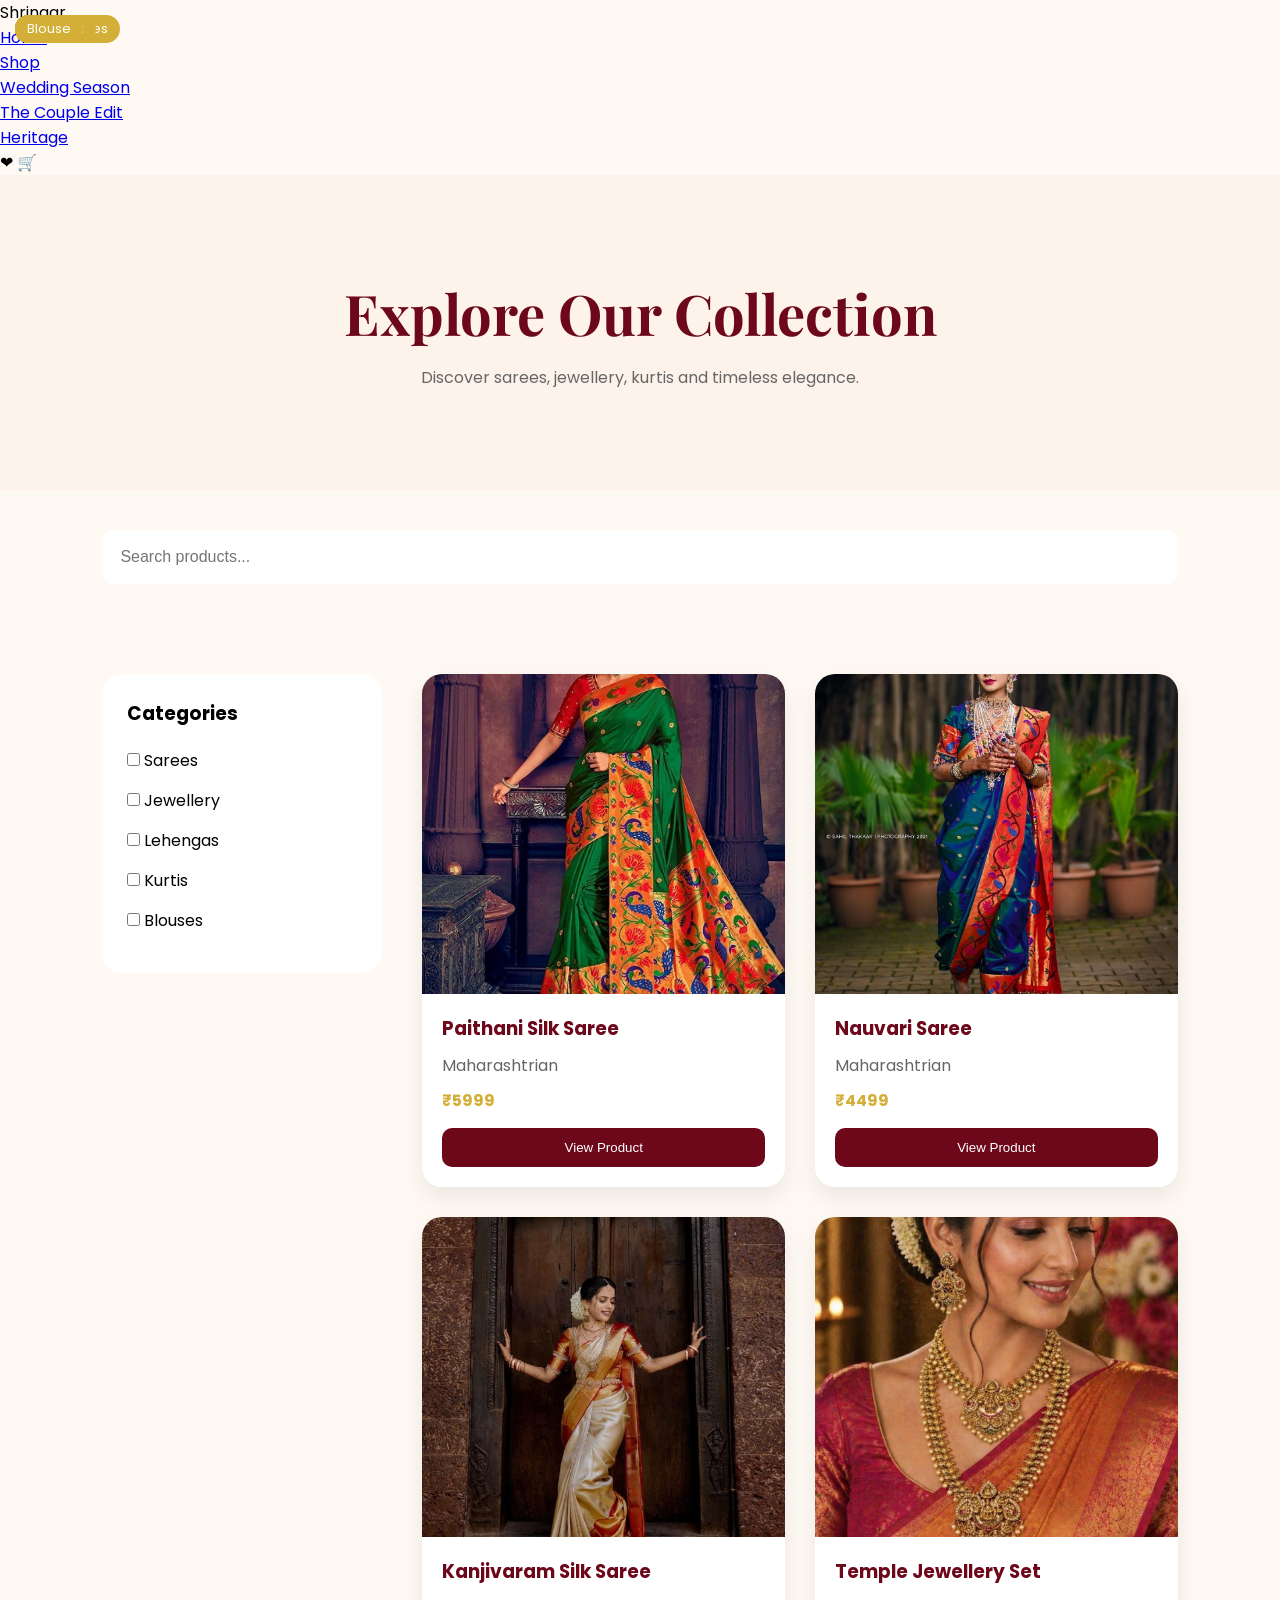
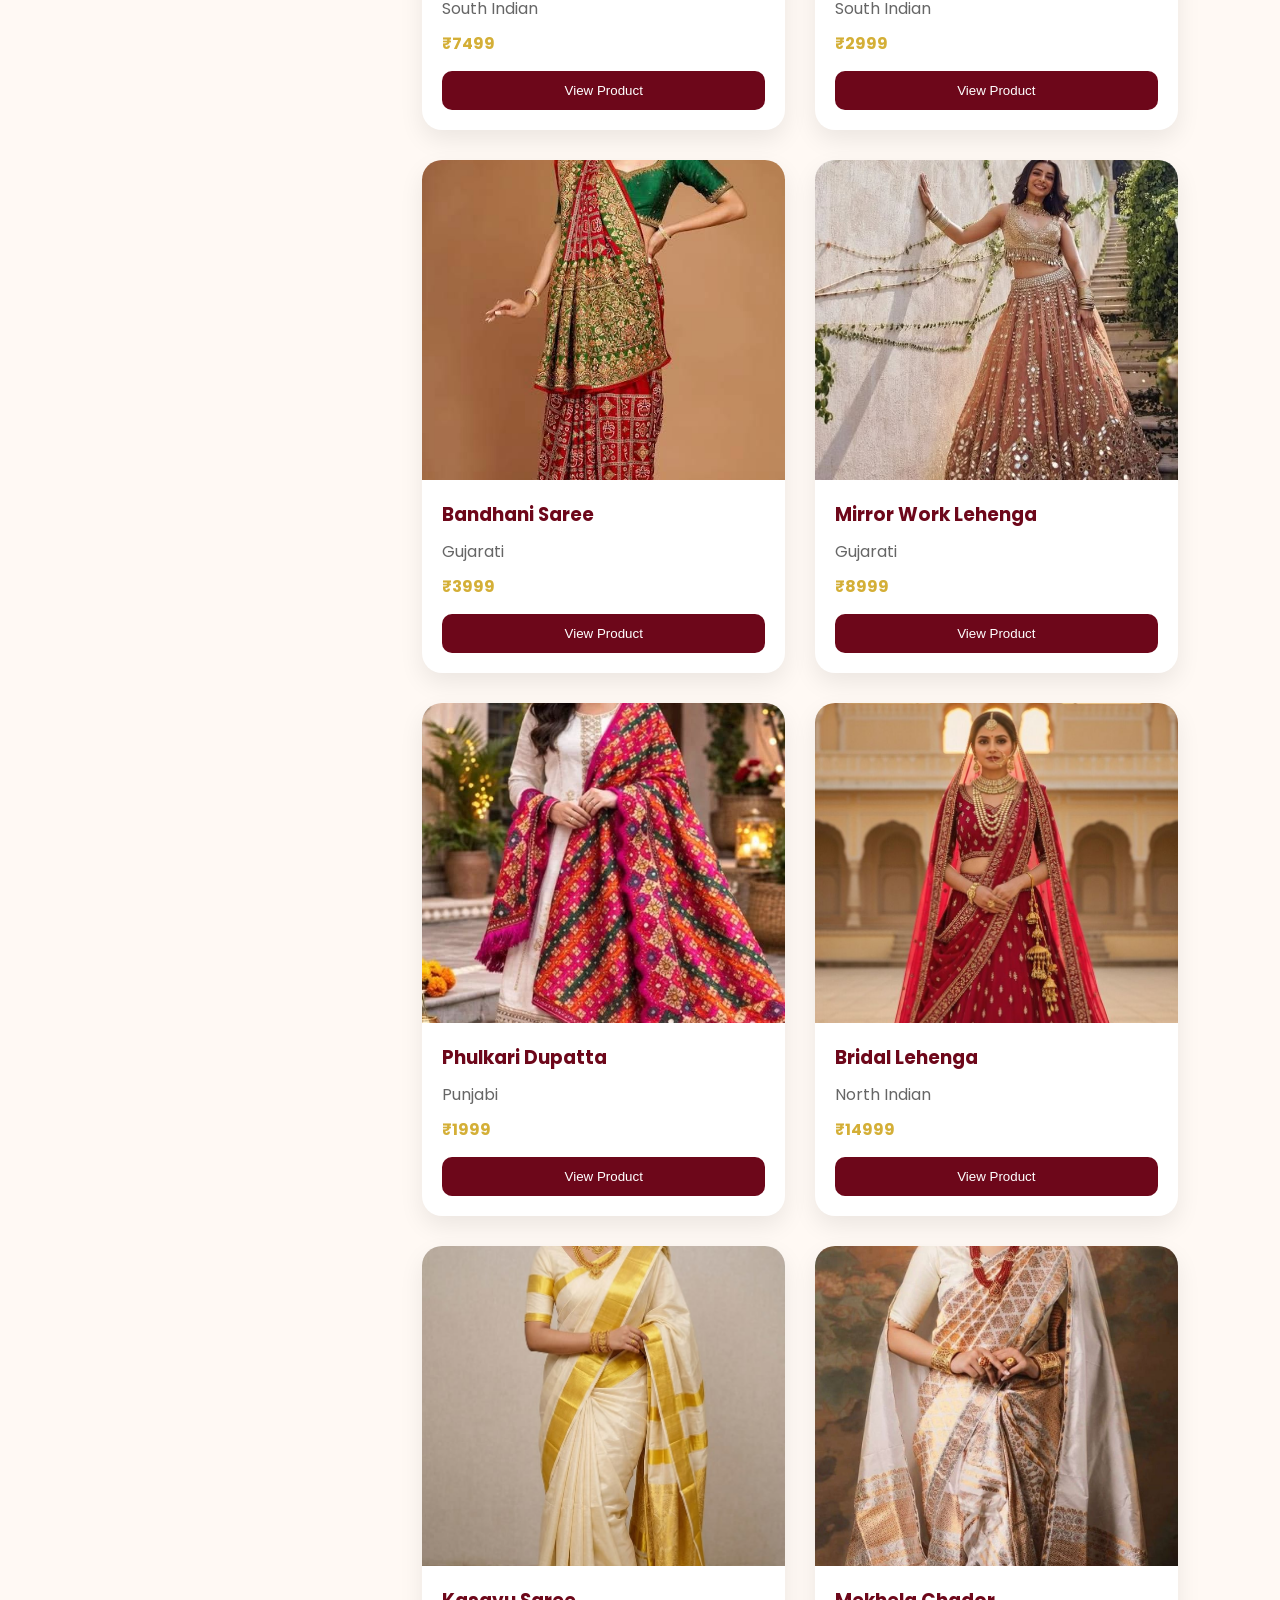
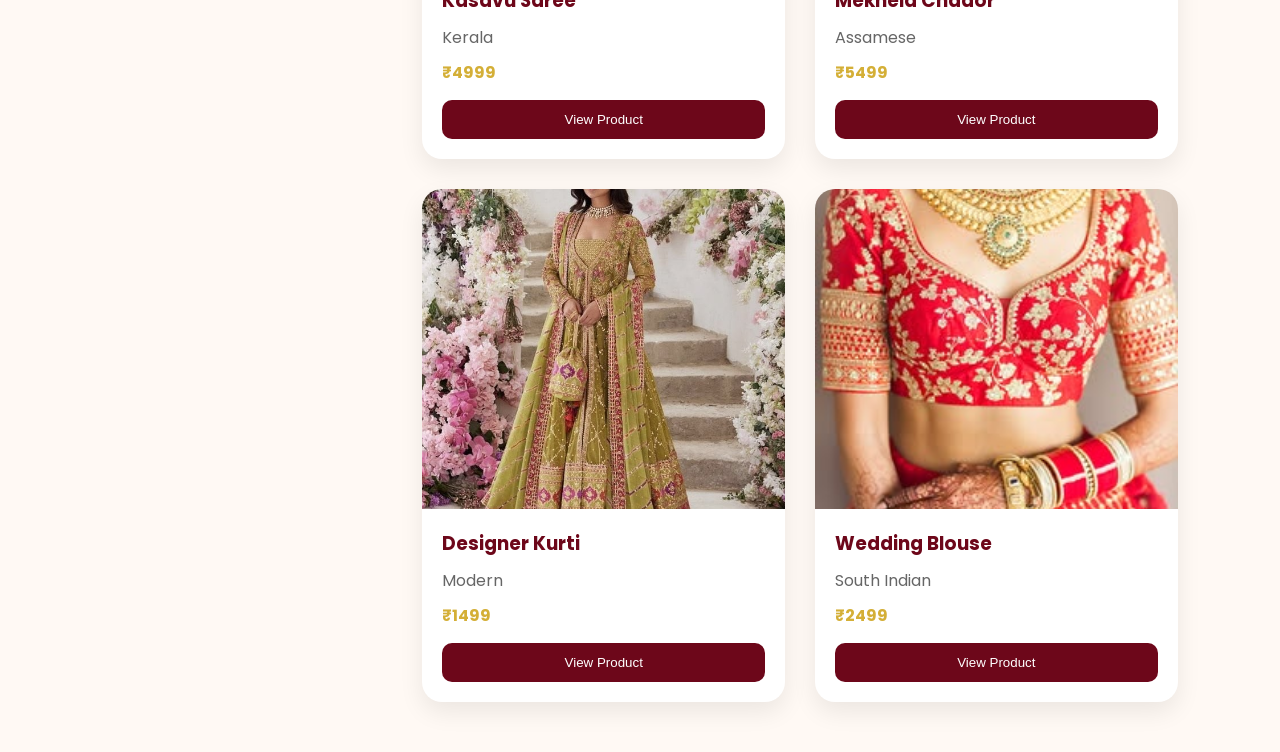
==== shop.html @ a3134204 "home - wedding,heritage.. added" ====
<!DOCTYPE html>
<html lang="en">
<head>
  <meta charset="UTF-8">
  <meta name="viewport" content="width=device-width, initial-scale=1.0">

  <title>Shop | Shringar</title>

  <link rel="stylesheet" href="css/shop.css">

  <link
    href="https://fonts.googleapis.com/css2?family=Playfair+Display:wght@500;600;700&family=Poppins:wght@300;400;500;600&display=swap"
    rel="stylesheet">
</head>

<body>

  <!-- Navbar -->
  <nav class="navbar">
    <div class="logo">Shringar</div>

    <ul class="nav-links">
      <li><a href="index.html">Home</a></li>
      <li><a href="shop.html">Shop</a></li>
      <li><a href="#">Wedding Season</a></li>
      <li><a href="#">The Couple Edit</a></li>
      <li><a href="#">Heritage</a></li>
    </ul>

    <div class="nav-icons">
      ❤ 🛒
    </div>
  </nav>

  <!-- Banner -->

  <section class="shop-banner">

    <h1>Explore Our Collection</h1>

    <p>
      Discover sarees, jewellery, kurtis and timeless elegance.
    </p>

  </section>

  <!-- Search -->

  <section class="search-section">

    <input
      type="text"
      id="searchInput"
      placeholder="Search products...">

  </section>

  <!-- Shop Layout -->

  <section class="shop-container">

    <!-- Filters -->

    <aside class="filters">

      <h3>Categories</h3>

      <label>
        <input type="checkbox">
        Sarees
      </label>

      <label>
        <input type="checkbox">
        Jewellery
      </label>

      <label>
        <input type="checkbox">
        Lehengas
      </label>

      <label>
        <input type="checkbox">
        Kurtis
      </label>

      <label>
        <input type="checkbox">
        Blouses
      </label>

    </aside>

    <!-- Products -->

    <div id="productContainer" class="product-grid">

    </div>

  </section>

  <script src="js/products.js"></script>
  <script src="js/shop.js"></script>

</body>
</html>
---- css/shop.css ----
* {
    margin:0;
    padding:0;
    box-sizing:border-box;
}
body {
    font-family:'Poppins',sans-serif;
    background:#fff9f4;
}
.shop-banner {
    padding:100px 8%;
    text-align:center;
    background:#fdf3ea;
}
.shop-banner h1 {
    font-size:3.5rem;
    color:#6d071a;
    font-family:'Playfair Display',serif;
}
.shop-banner p {
    margin-top:15px;
    color:#666;
}
.search-section {
    padding:40px 8%;
}
.search-section input {
    width:100%;
    padding:18px;
    border:none;
    border-radius:12px;
    font-size:1rem;
}
.shop-container {
    padding:50px 8%;
    display:grid;
    grid-template-columns:
    280px 1fr;
    gap:40px;
}
.filters {
    background:white;
    padding:25px;
    border-radius:20px;
    height:fit-content;
}
.filters h3 {
    margin-bottom:20px;
}
.filters label {
    display:block;
    margin-bottom:15px;
}
.product-grid {
    display:grid;
    grid-template-columns:
    repeat(auto-fit,minmax(260px,1fr));
    gap:30px;
}
.product-card {
    background:white;
    border-radius:20px;
    overflow:hidden;
    box-shadow:
    0 10px 25px rgba(0,0,0,.08);
    transition:.4s;
}
.product-card:hover {
    transform:translateY(-8px);
}
.product-image {
    height:320px;
    overflow:hidden;
}
.product-image img {
    width:100%;
    height:100%;
    object-fit:cover;
    transition:.4s;
}
.product-card:hover img {
    transform:scale(1.08);
}
.product-info {
    padding:20px;
}
.product-info h3 {
    margin-bottom:10px;
    color:#6d071a;
}
.product-info p {
    color:#666;
    margin-bottom:10px;
}
.product-info h4 {
    margin-bottom:15px;
    color:#d4af37;
}
.product-info button {
    width:100%;
    padding:12px;
    border:none;
    background:#6d071a;
    color:white;
    border-radius:10px;
    cursor:pointer;
}
.badge {
    position:absolute;
    top:15px;
    left:15px;
    background:#d4af37;
    color:white;
    padding:5px 12px;
    border-radius:20px;
    font-size:.8rem;
}
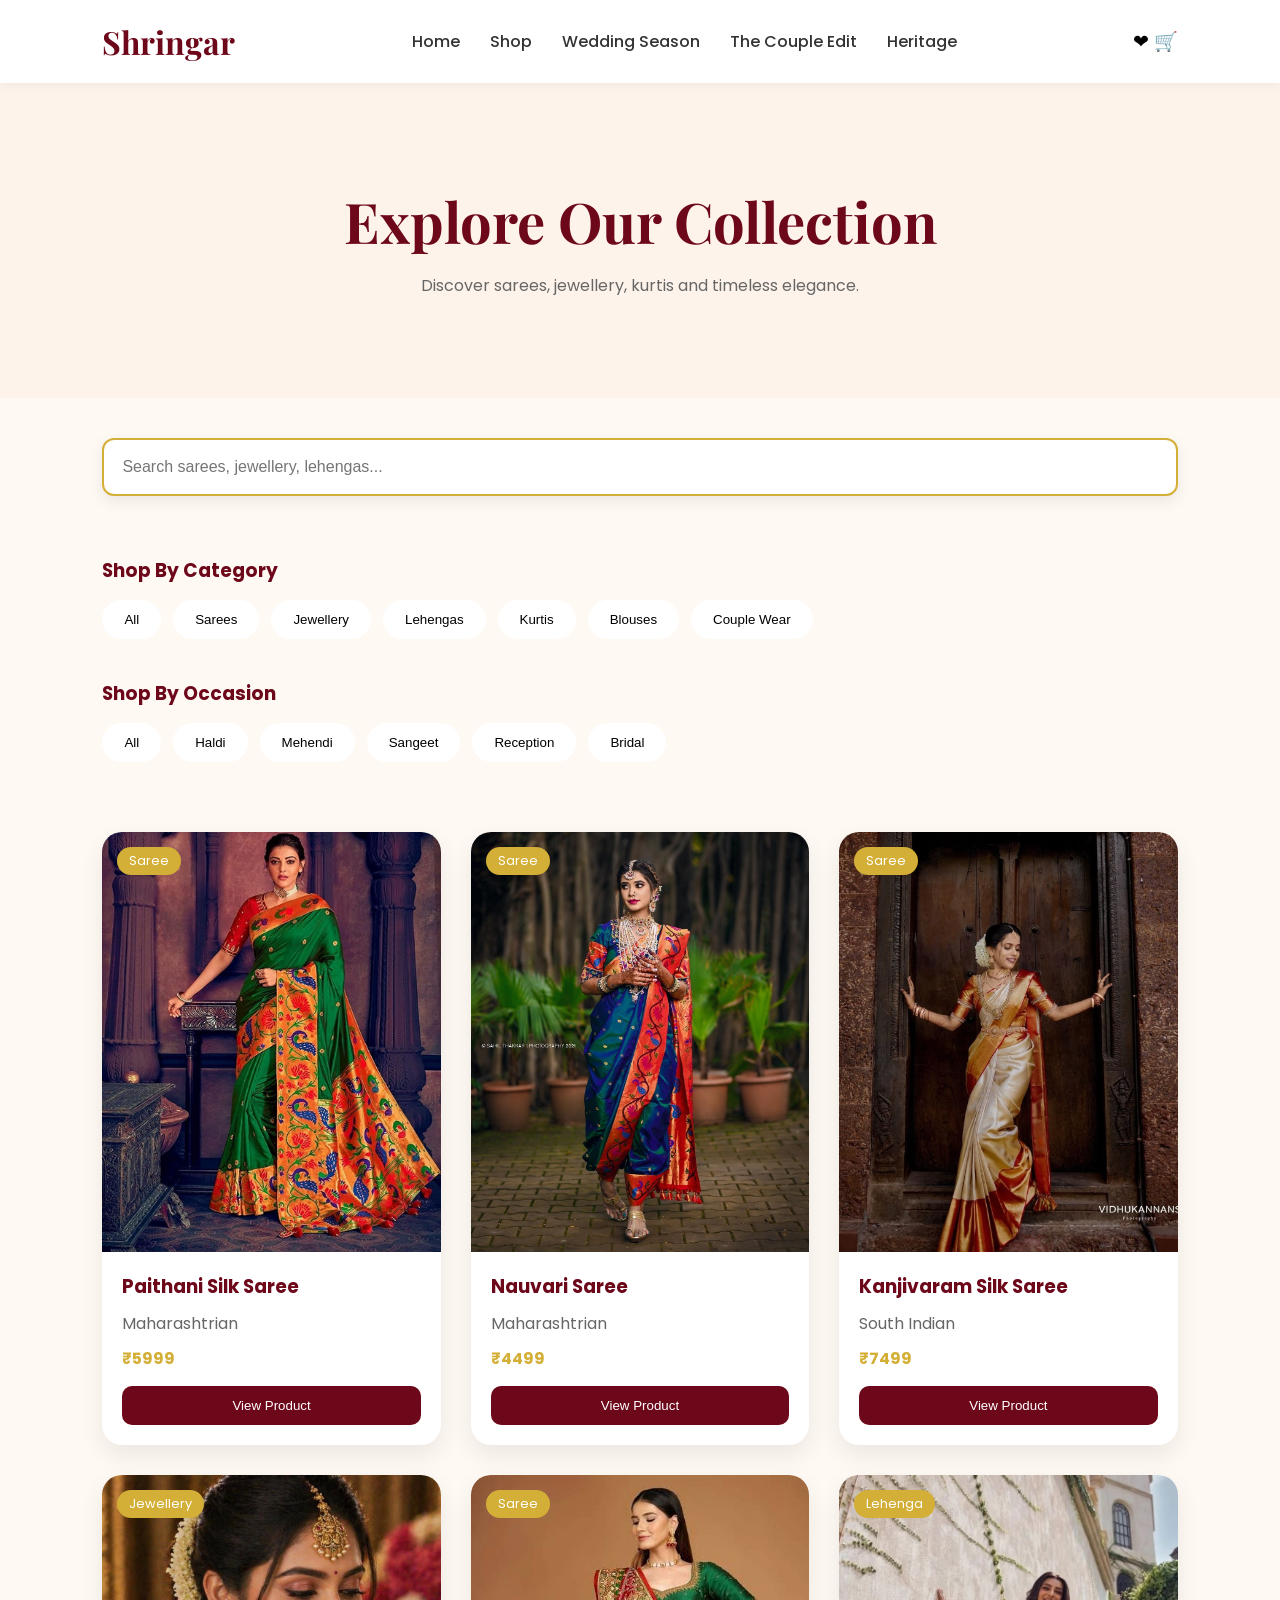
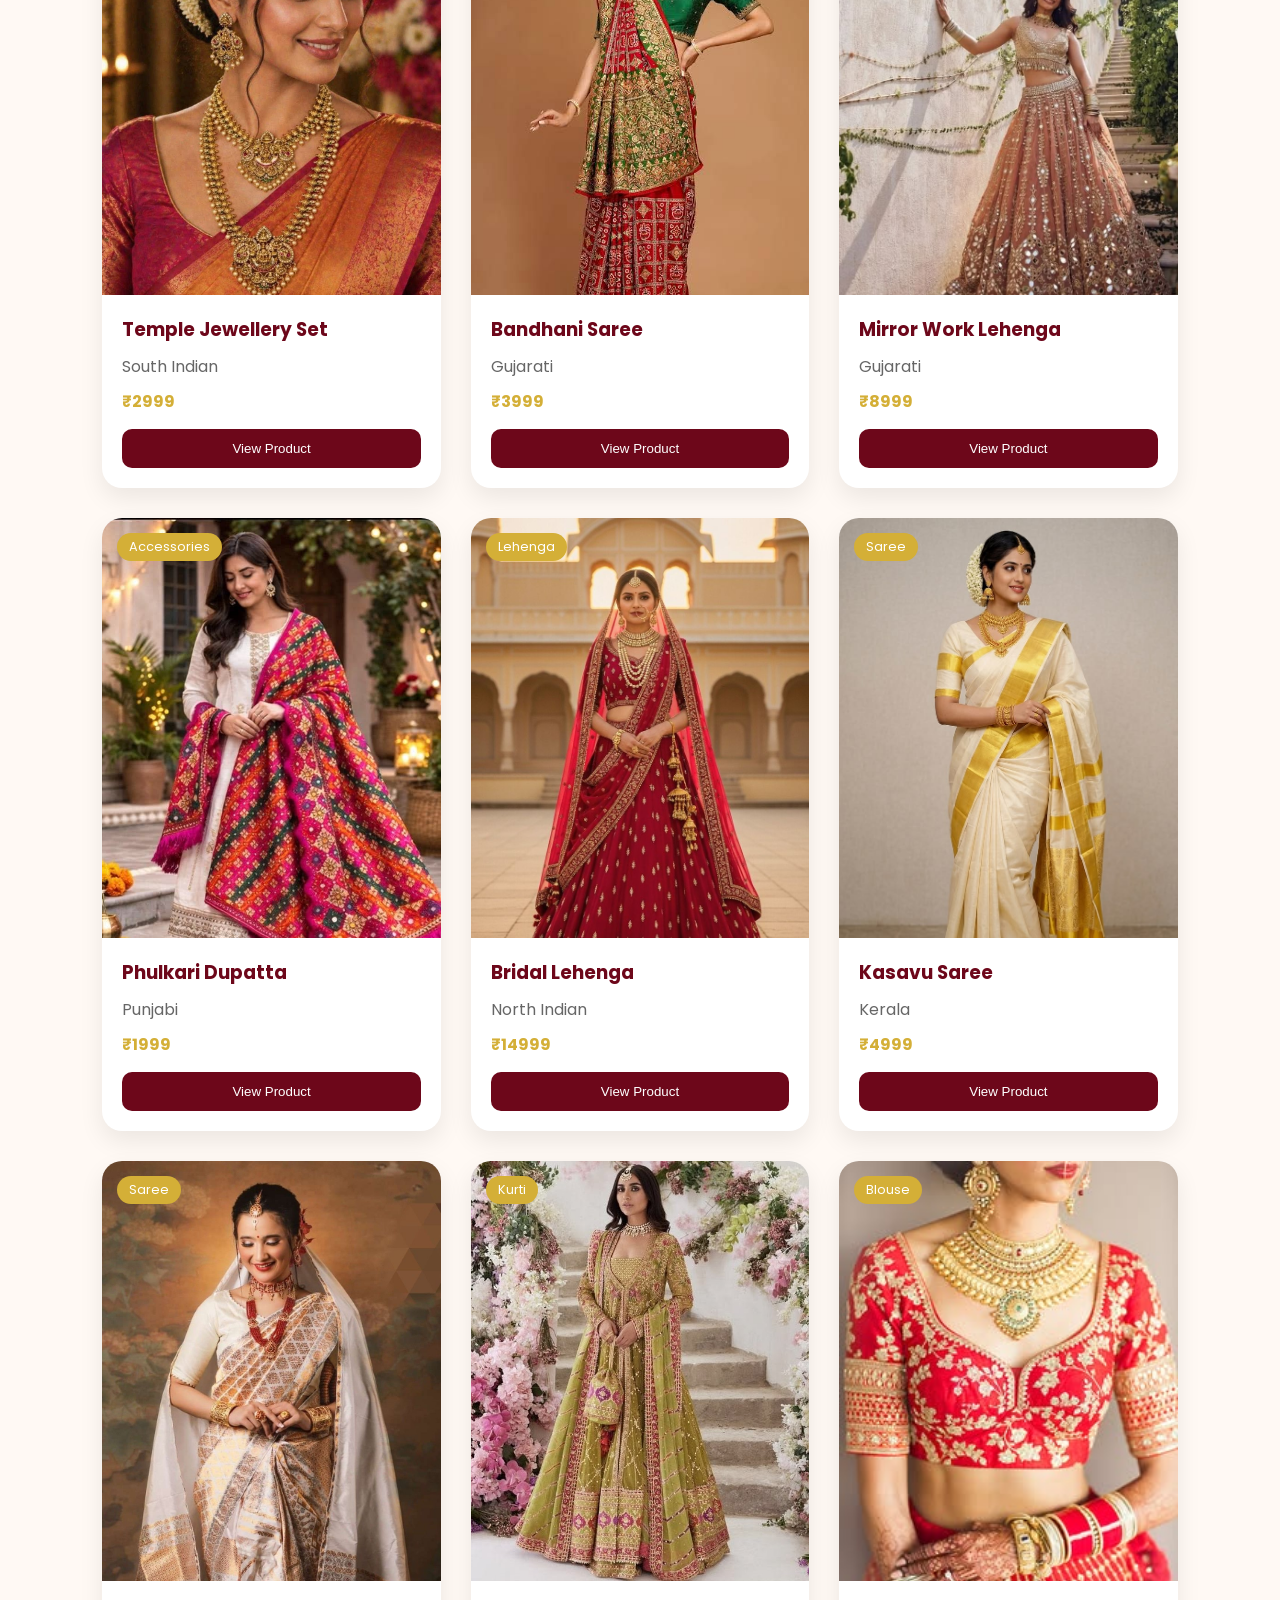
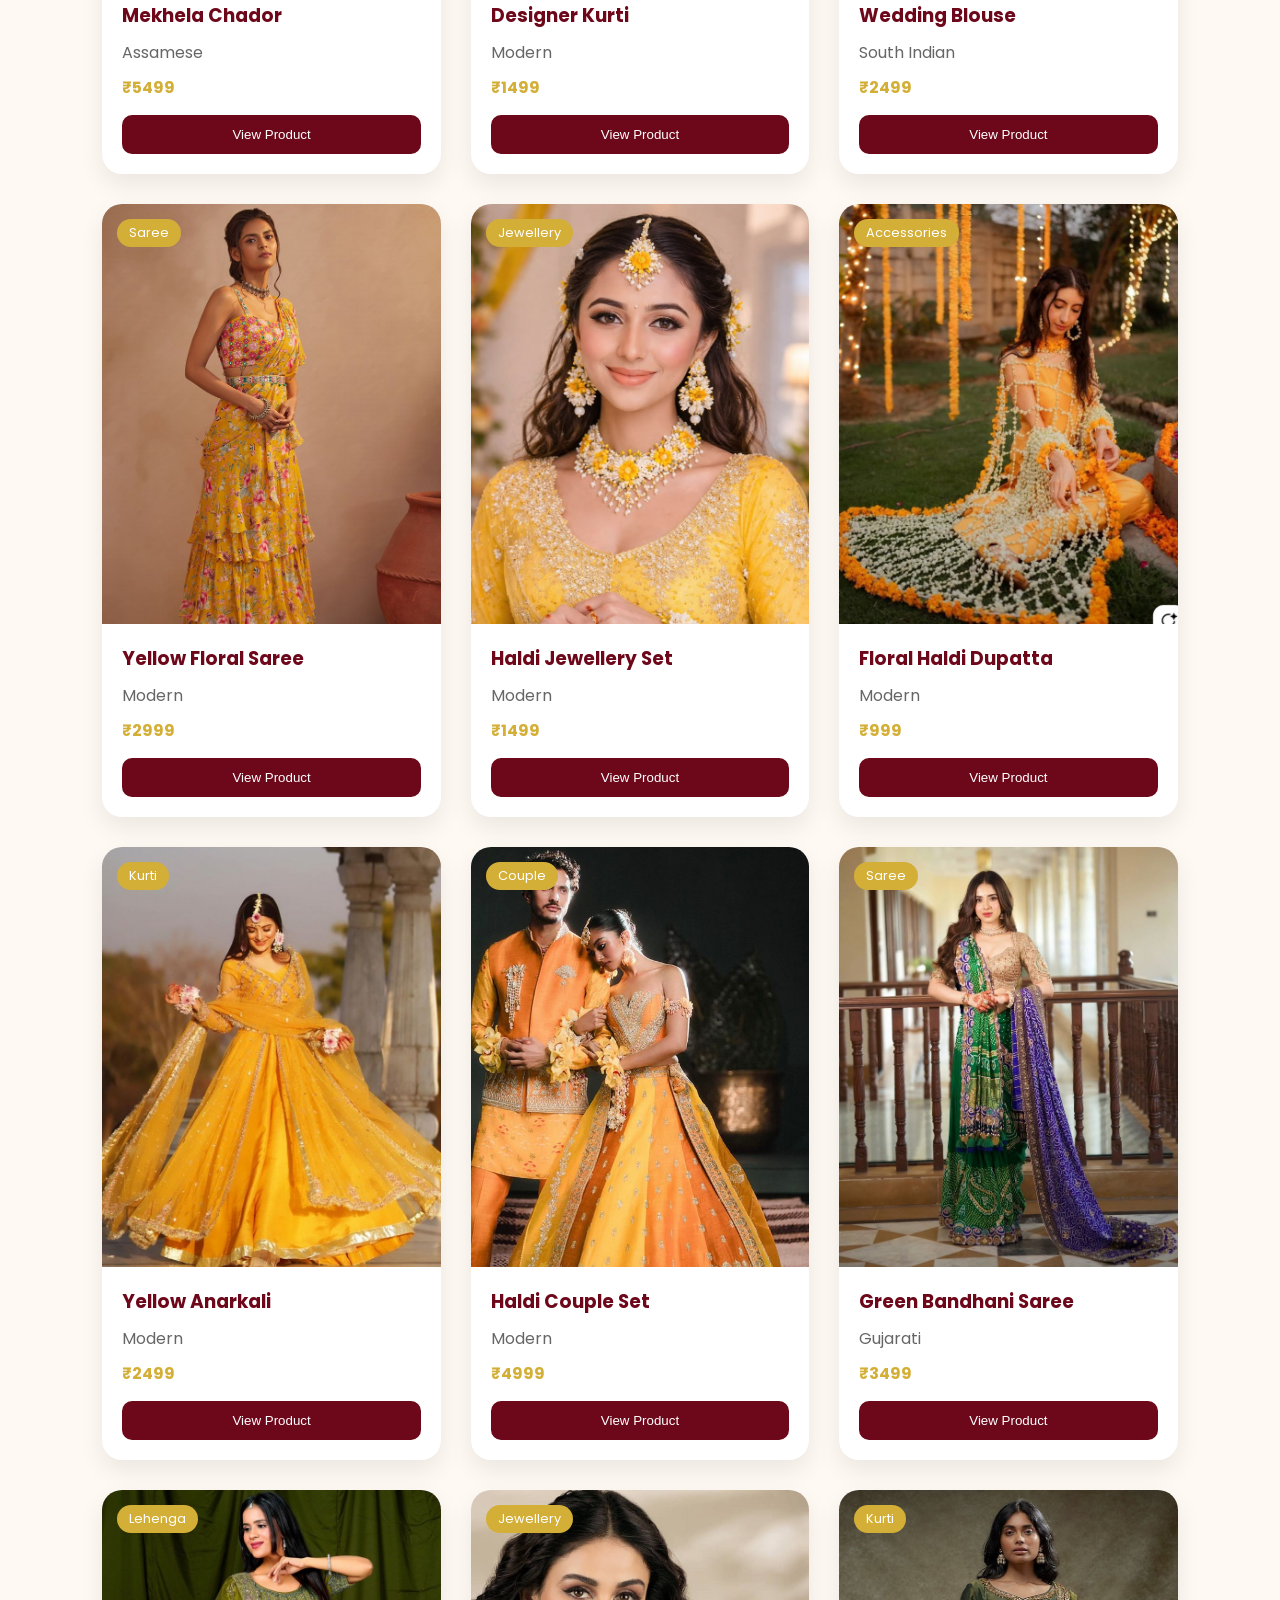
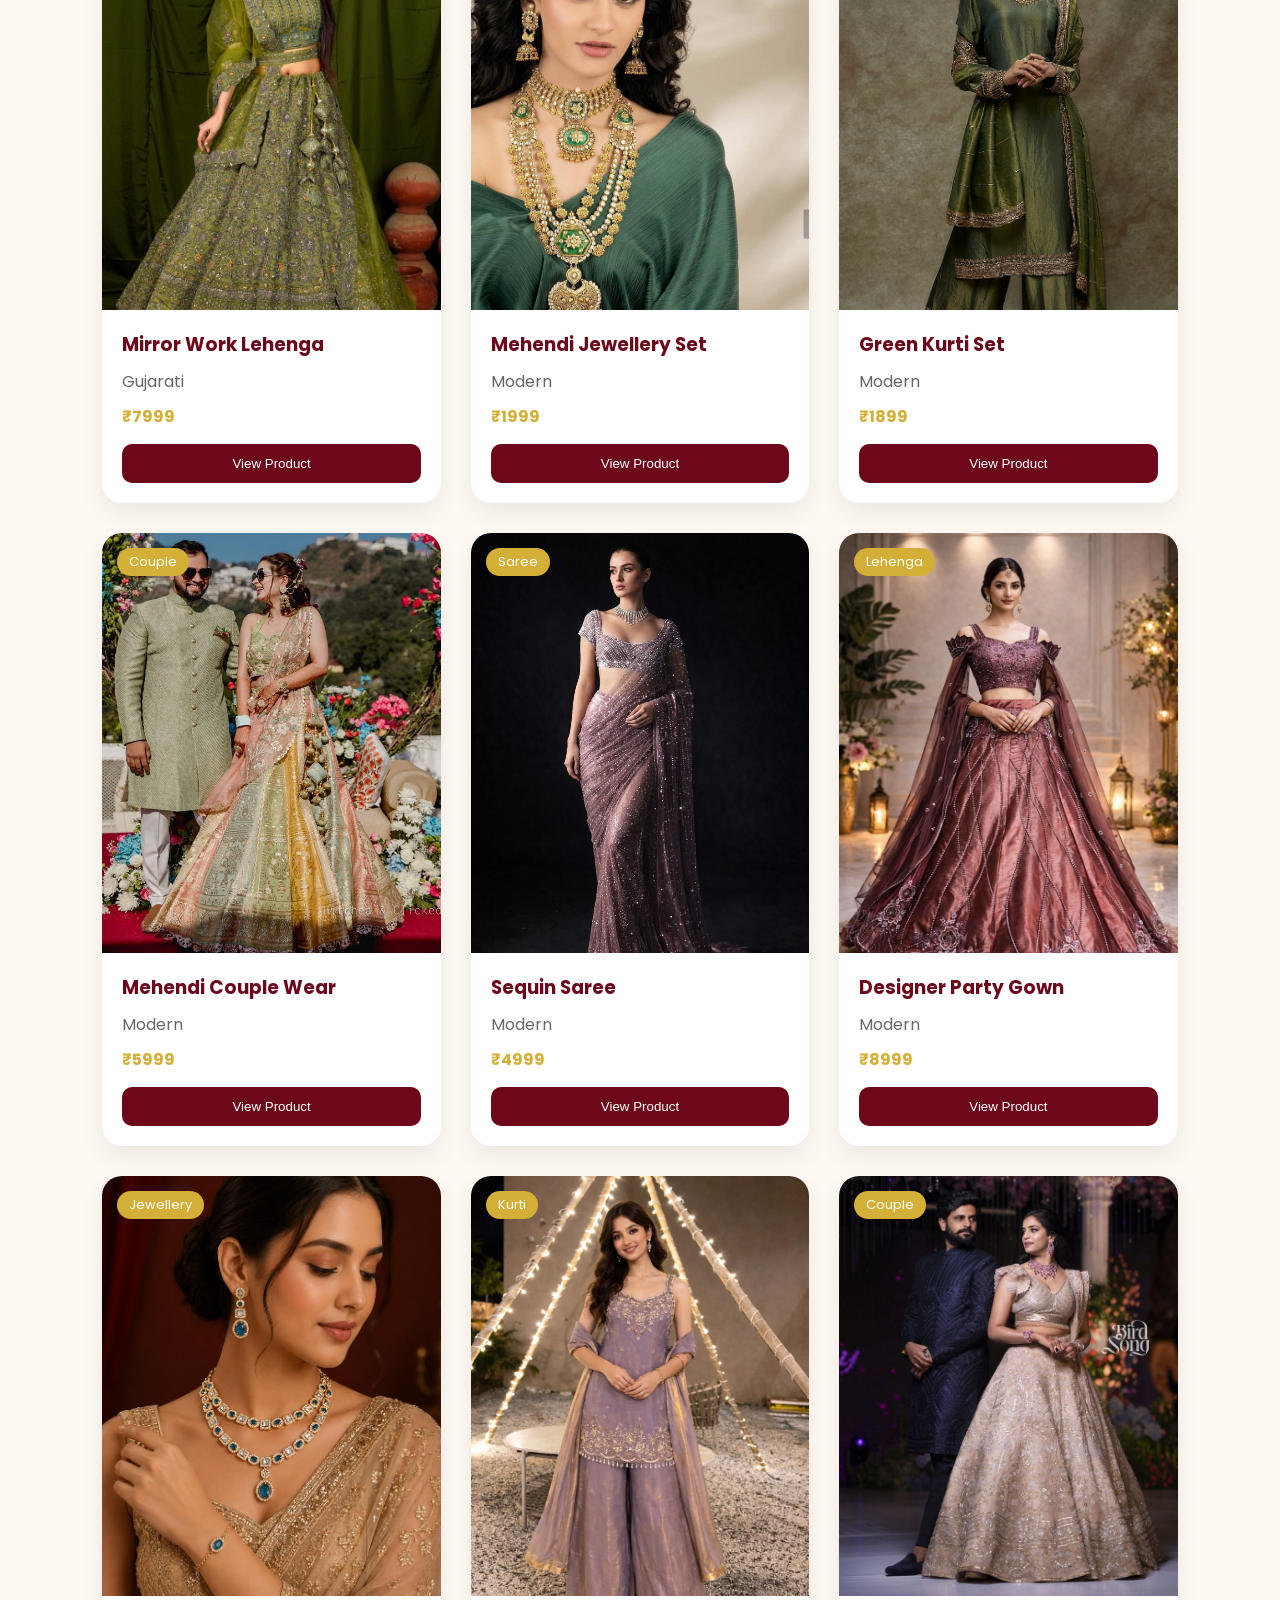
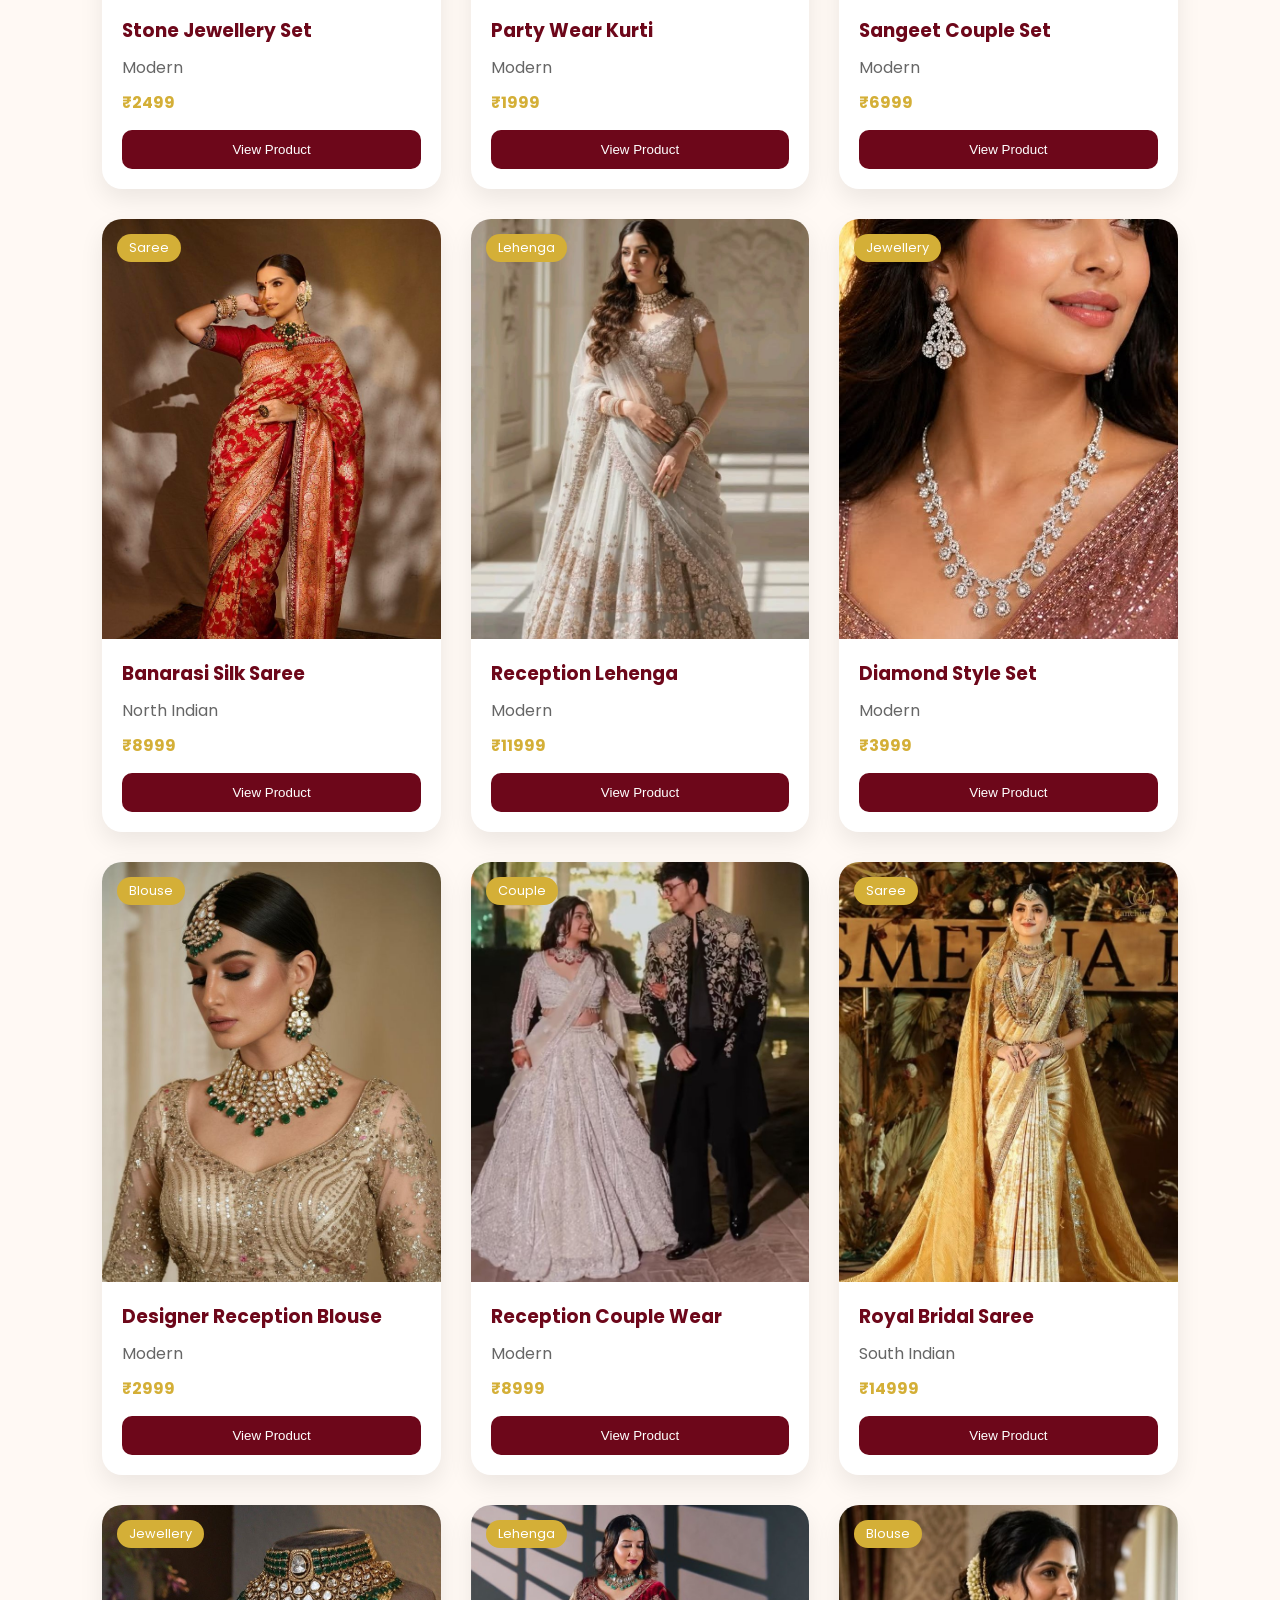
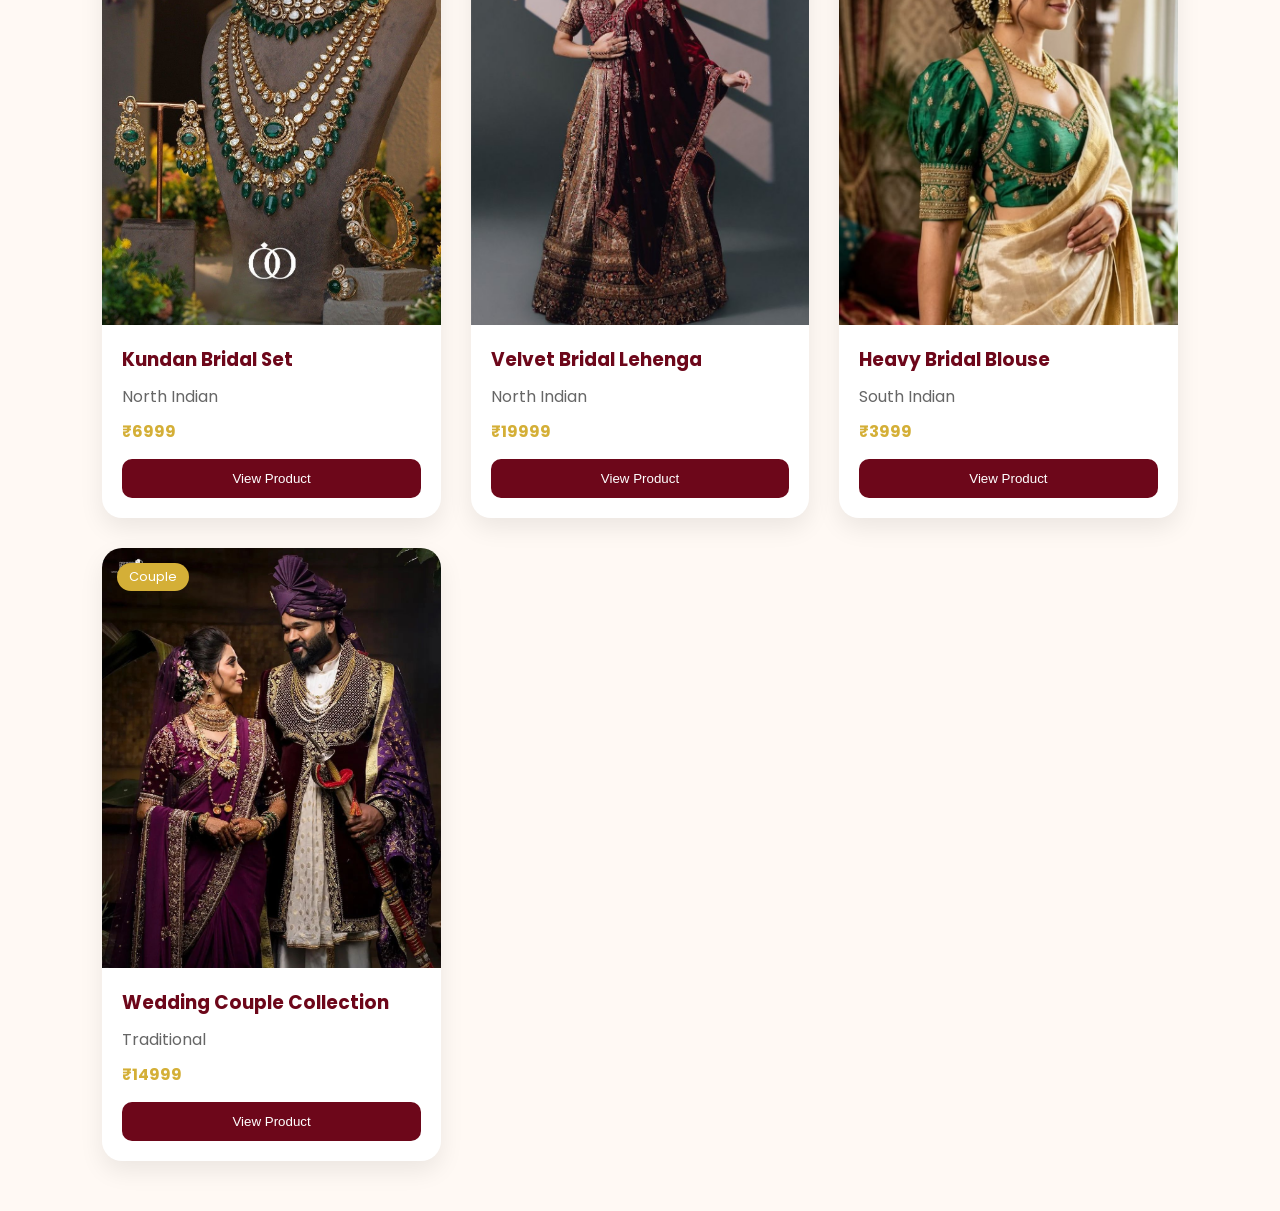
==== commit 82092a0b: "shop pg" ====
--- a/shop.html
+++ b/shop.html
@@ -1,107 +1,125 @@
-<!DOCTYPE html>
+<!doctype html>
 <html lang="en">
-<head>
-  <meta charset="UTF-8">
-  <meta name="viewport" content="width=device-width, initial-scale=1.0">
+  <head>
+    <meta charset="UTF-8" />
+    <meta name="viewport" content="width=device-width, initial-scale=1.0" />
+    <title>Shop | Shringar</title>
+    <link rel="stylesheet" href="css/shop.css" />
+    <link
+      href="https://fonts.googleapis.com/css2?family=Playfair+Display:wght@500;600;700&family=Poppins:wght@300;400;500;600&display=swap"
+      rel="stylesheet"
+    />
+  </head>
+  <body>
+    <!-- Navbar -->
+    <nav class="navbar">
+      <div class="logo">Shringar</div>
+      <ul class="nav-links">
+        <li><a href="index.html">Home</a></li>
+        <li><a href="shop.html">Shop</a></li>
+        <li><a href="#">Wedding Season</a></li>
+        <li><a href="#">The Couple Edit</a></li>
+        <li><a href="#">Heritage</a></li>
+      </ul>
+      <div class="nav-icons">❤ 🛒</div>
+    </nav>
+    <!-- Banner -->
+    <section class="shop-banner">
+      <h1>Explore Our Collection</h1>
+      <p>Discover sarees, jewellery, kurtis and timeless elegance.</p>
+    </section>
 
-  <title>Shop | Shringar</title>
+    <!-- Search -->
+    <section class="search-section">
+      <input
+        type="text"
+        id="searchInput"
+        placeholder="Search sarees, jewellery, lehengas..."
+      />
+    </section>
 
-  <link rel="stylesheet" href="css/shop.css">
+    <section class="shop-tabs">
 
-  <link
-    href="https://fonts.googleapis.com/css2?family=Playfair+Display:wght@500;600;700&family=Poppins:wght@300;400;500;600&display=swap"
-    rel="stylesheet">
-</head>
+<h3>Shop By Category</h3>
 
-<body>
+<div class="tab-buttons">
 
-  <!-- Navbar -->
-  <nav class="navbar">
-    <div class="logo">Shringar</div>
+<button class="filter-btn" data-category="All">
+All
+</button>
 
-    <ul class="nav-links">
-      <li><a href="index.html">Home</a></li>
-      <li><a href="shop.html">Shop</a></li>
-      <li><a href="#">Wedding Season</a></li>
-      <li><a href="#">The Couple Edit</a></li>
-      <li><a href="#">Heritage</a></li>
-    </ul>
+<button class="filter-btn" data-category="Saree">
+Sarees
+</button>
 
-    <div class="nav-icons">
-      ❤ 🛒
-    </div>
-  </nav>
+<button class="filter-btn" data-category="Jewellery">
+Jewellery
+</button>
 
-  <!-- Banner -->
+<button class="filter-btn" data-category="Lehenga">
+Lehengas
+</button>
 
-  <section class="shop-banner">
+<button class="filter-btn" data-category="Kurti">
+Kurtis
+</button>
 
-    <h1>Explore Our Collection</h1>
+<button class="filter-btn" data-category="Blouse">
+Blouses
+</button>
 
-    <p>
-      Discover sarees, jewellery, kurtis and timeless elegance.
-    </p>
+<button class="filter-btn" data-category="Couple">
+Couple Wear
+</button>
 
-  </section>
+</div>
 
-  <!-- Search -->
+</section>
 
-  <section class="search-section">
+<section class="shop-tabs">
 
-    <input
-      type="text"
-      id="searchInput"
-      placeholder="Search products...">
+<h3>Shop By Occasion</h3>
 
-  </section>
+<div class="tab-buttons">
 
-  <!-- Shop Layout -->
+<button class="occasion-btn" data-occasion="All">
+All
+</button>
 
-  <section class="shop-container">
+<button class="occasion-btn" data-occasion="Haldi">
+Haldi
+</button>
 
-    <!-- Filters -->
+<button class="occasion-btn" data-occasion="Mehendi">
+Mehendi
+</button>
 
-    <aside class="filters">
+<button class="occasion-btn" data-occasion="Sangeet">
+Sangeet
+</button>
 
-      <h3>Categories</h3>
+<button class="occasion-btn" data-occasion="Reception">
+Reception
+</button>
 
-      <label>
-        <input type="checkbox">
-        Sarees
-      </label>
+<button class="occasion-btn" data-occasion="Bridal">
+Bridal
+</button>
 
-      <label>
-        <input type="checkbox">
-        Jewellery
-      </label>
+</div>
 
-      <label>
-        <input type="checkbox">
-        Lehengas
-      </label>
+</section>
 
-      <label>
-        <input type="checkbox">
-        Kurtis
-      </label>
+    <!-- Shop Layout -->
+    <section class="shop-container">
+      <!-- Filters -->
 
-      <label>
-        <input type="checkbox">
-        Blouses
-      </label>
+      <!-- Products -->
 
-    </aside>
+      <div id="productContainer" class="product-grid"></div>
+    </section>
 
-    <!-- Products -->
-
-    <div id="productContainer" class="product-grid">
-
-    </div>
-
-  </section>
-
-  <script src="js/products.js"></script>
-  <script src="js/shop.js"></script>
-
-</body>
-</html>+    <script src="js/products.js"></script>
+    <script src="js/shop.js"></script>
+  </body>
+</html>
--- a/css/shop.css
+++ b/css/shop.css
@@ -1,117 +1,232 @@
 * {
-    margin:0;
-    padding:0;
-    box-sizing:border-box;
+  margin: 0;
+  padding: 0;
+  box-sizing: border-box;
 }
 body {
-    font-family:'Poppins',sans-serif;
-    background:#fff9f4;
+  font-family: "Poppins", sans-serif;
+  background: #fff9f4;
+}
+.navbar {
+  display: flex;
+  justify-content: space-between;
+  align-items: center;
+  padding: 20px 8%;
+  background: white;
+  position: sticky;
+  top: 0;
+  z-index: 1000;
+  box-shadow: 0 2px 10px rgba(0, 0, 0, 0.05);
+}
+
+.logo {
+  font-size: 2rem;
+  font-family: "Playfair Display", serif;
+  color: #6d071a;
+  font-weight: 700;
+}
+
+.nav-links {
+  display: flex;
+  gap: 30px;
+  list-style: none;
+}
+
+.nav-links a {
+  text-decoration: none;
+  color: #333;
+  font-weight: 500;
+}
+
+.nav-links a:hover {
+  color: #d4af37;
+}
+
+.nav-icons {
+  display: flex;
+  gap: 15px;
+  font-size: 1.2rem;
 }
 .shop-banner {
-    padding:100px 8%;
-    text-align:center;
-    background:#fdf3ea;
+  padding: 100px 8%;
+  text-align: center;
+  background: #fdf3ea;
 }
 .shop-banner h1 {
-    font-size:3.5rem;
-    color:#6d071a;
-    font-family:'Playfair Display',serif;
+  font-size: 3.5rem;
+  color: #6d071a;
+  font-family: "Playfair Display", serif;
 }
 .shop-banner p {
-    margin-top:15px;
-    color:#666;
+  margin-top: 15px;
+  color: #666;
 }
 .search-section {
-    padding:40px 8%;
+  padding: 40px 8%;
 }
 .search-section input {
-    width:100%;
-    padding:18px;
-    border:none;
-    border-radius:12px;
-    font-size:1rem;
-}
-.shop-container {
-    padding:50px 8%;
-    display:grid;
-    grid-template-columns:
-    280px 1fr;
-    gap:40px;
+  width: 100%;
+  padding: 18px;
+  border: 2px solid #d4af37;
+  border-radius: 12px;
+  font-size: 1rem;
+  background: white;
+  color: black;
+  outline: none;
+  box-shadow: 0 5px 15px rgba(0, 0, 0, 0.08);
+}
+.shop-container{
+padding:50px 8%;
+}
+
+.product-grid{
+display:grid;
+grid-template-columns:
+repeat(auto-fit,minmax(280px,1fr));
+gap:30px;
 }
 .filters {
-    background:white;
-    padding:25px;
-    border-radius:20px;
-    height:fit-content;
+  background: white;
+  padding: 30px;
+  border-radius: 20px;
+  height: fit-content;
+  box-shadow: 0 10px 25px rgba(0, 0, 0, 0.08);
+  position: sticky;
+  top: 120px;
 }
 .filters h3 {
-    margin-bottom:20px;
+  margin-bottom: 20px;
 }
 .filters label {
-    display:block;
-    margin-bottom:15px;
+  display: flex;
+  align-items: center;
+  gap: 10px;
+  margin-bottom: 15px;
+  cursor: pointer;
 }
 .product-grid {
-    display:grid;
-    grid-template-columns:
-    repeat(auto-fit,minmax(260px,1fr));
-    gap:30px;
+  display: grid;
+  grid-template-columns: repeat(3, 1fr);
+  gap: 30px;
+  justify-content: start;
+  align-items: start;
 }
 .product-card {
-    background:white;
-    border-radius:20px;
-    overflow:hidden;
-    box-shadow:
-    0 10px 25px rgba(0,0,0,.08);
-    transition:.4s;
+  background: white;
+  border-radius: 20px;
+  overflow: hidden;
+  box-shadow: 0 10px 25px rgba(0, 0, 0, 0.08);
+  transition: 0.4s;
+  display: flex;
+  flex-direction: column;
+
+  height: 100%;
 }
 .product-card:hover {
-    transform:translateY(-8px);
+  transform: translateY(-8px);
 }
 .product-image {
-    height:320px;
-    overflow:hidden;
+  position: relative;
+  height: 420px;
+  overflow: hidden;
 }
 .product-image img {
-    width:100%;
-    height:100%;
-    object-fit:cover;
-    transition:.4s;
+  width: 100%;
+  height: 100%;
+  object-fit: cover;
+  object-position: center top;
+  transition: 0.5s;
 }
 .product-card:hover img {
-    transform:scale(1.08);
+  transform: scale(1.1);
 }
 .product-info {
-    padding:20px;
+  padding: 20px;
+  display: flex;
+  flex-direction: column;
+  flex: 1;
 }
 .product-info h3 {
-    margin-bottom:10px;
-    color:#6d071a;
+  margin-bottom: 10px;
+  color: #6d071a;
 }
 .product-info p {
-    color:#666;
-    margin-bottom:10px;
+  color: #666;
+  margin-bottom: 10px;
 }
 .product-info h4 {
-    margin-bottom:15px;
-    color:#d4af37;
+  margin-bottom: 15px;
+  color: #d4af37;
 }
 .product-info button {
-    width:100%;
-    padding:12px;
-    border:none;
-    background:#6d071a;
-    color:white;
-    border-radius:10px;
-    cursor:pointer;
+  width: 100%;
+  padding: 12px;
+  border: none;
+  background: #6d071a;
+  color: white;
+  border-radius: 10px;
+  cursor: pointer;
 }
 .badge {
-    position:absolute;
-    top:15px;
-    left:15px;
-    background:#d4af37;
-    color:white;
-    padding:5px 12px;
-    border-radius:20px;
-    font-size:.8rem;
+  position: absolute;
+  top: 15px;
+  left: 15px;
+  background: #d4af37;
+  color: white;
+  padding: 5px 12px;
+  border-radius: 20px;
+  font-size: 0.8rem;
+}
+@media (max-width: 992px) {
+  .shop-container {
+    grid-template-columns: 1fr;
+  }
+
+  .product-grid {
+    grid-template-columns: repeat(2, 1fr);
+  }
+}
+
+@media (max-width: 600px) {
+  .product-grid {
+    grid-template-columns: 1fr;
+  }
+}
+.shop-tabs{
+padding:20px 8%;
+}
+
+.shop-tabs h3{
+margin-bottom:15px;
+color:#6d071a;
+}
+
+.tab-buttons{
+display:flex;
+flex-wrap:wrap;
+gap:12px;
+}
+
+.tab-buttons button{
+
+padding:12px 22px;
+
+border:none;
+
+border-radius:30px;
+
+background:white;
+
+cursor:pointer;
+
+font-weight:500;
+
+transition:.3s;
+}
+
+.tab-buttons button:hover{
+
+background:#6d071a;
+color:white;
+
 }
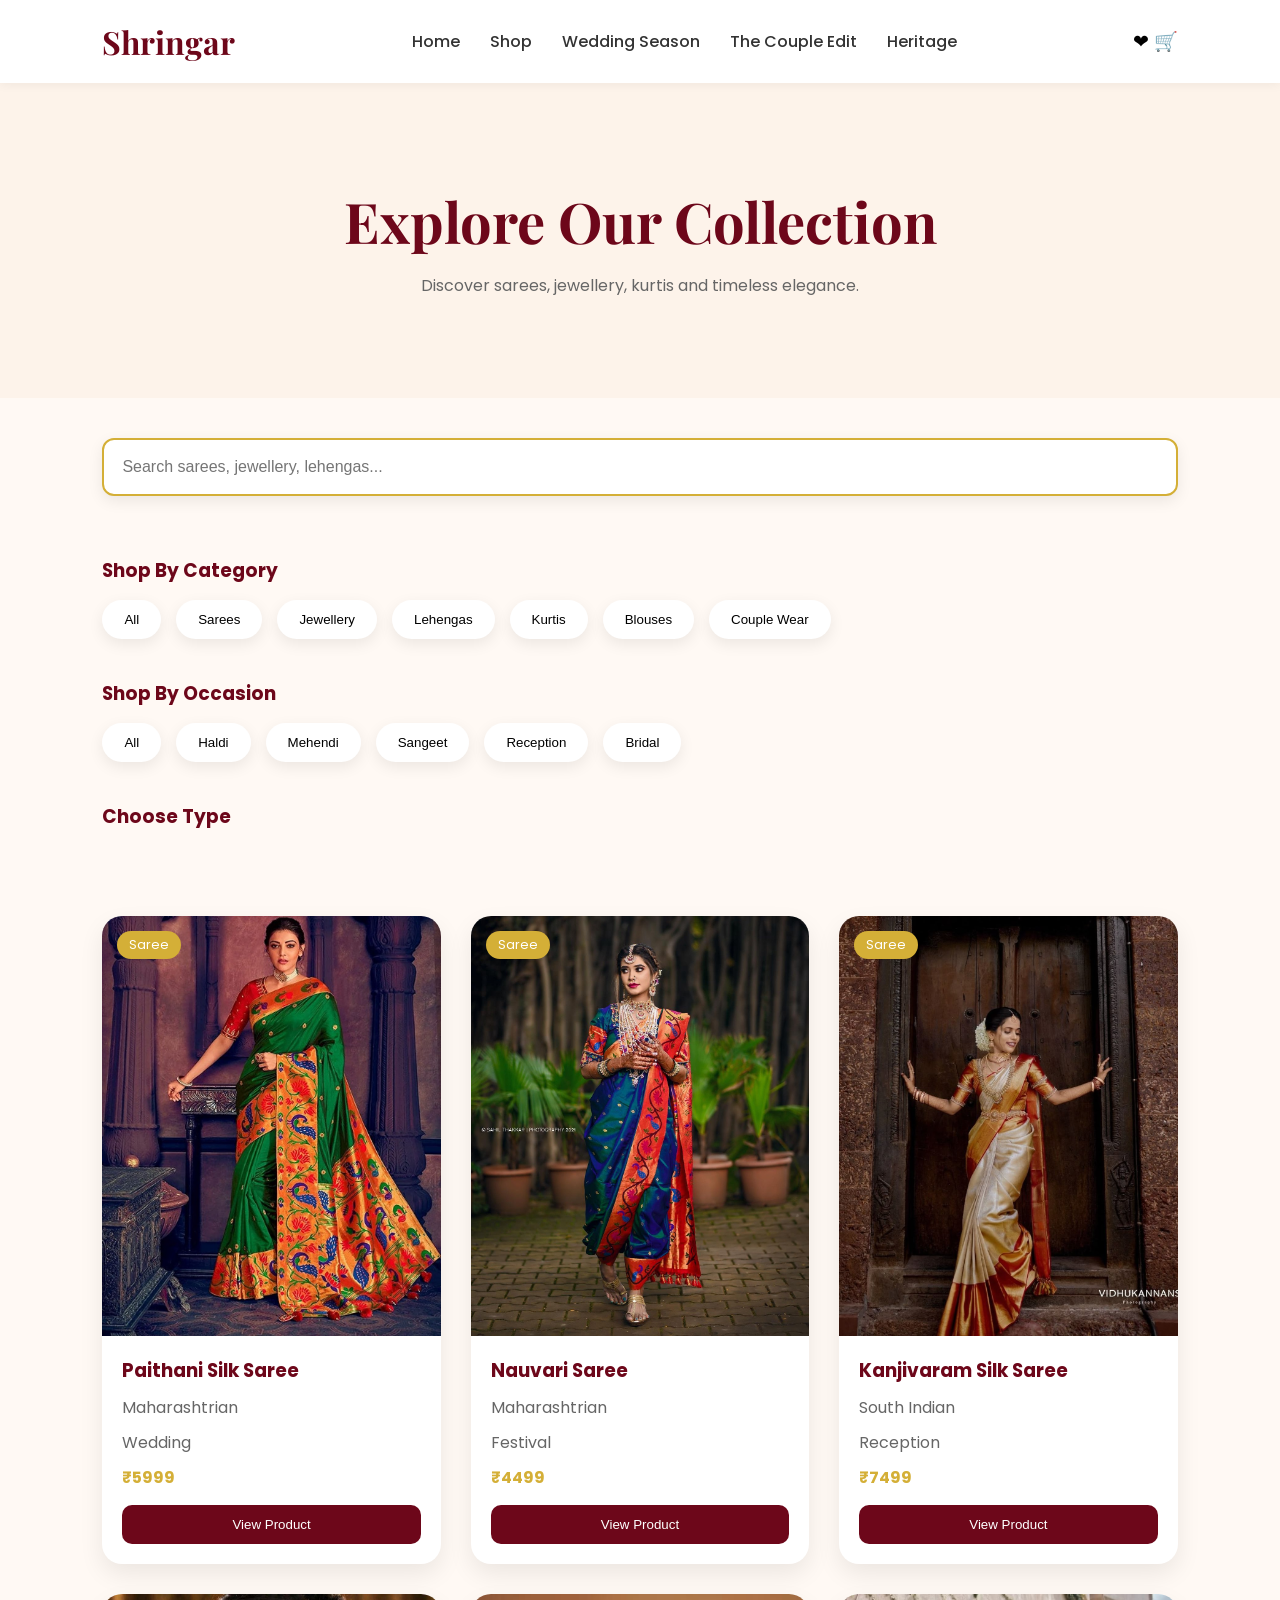
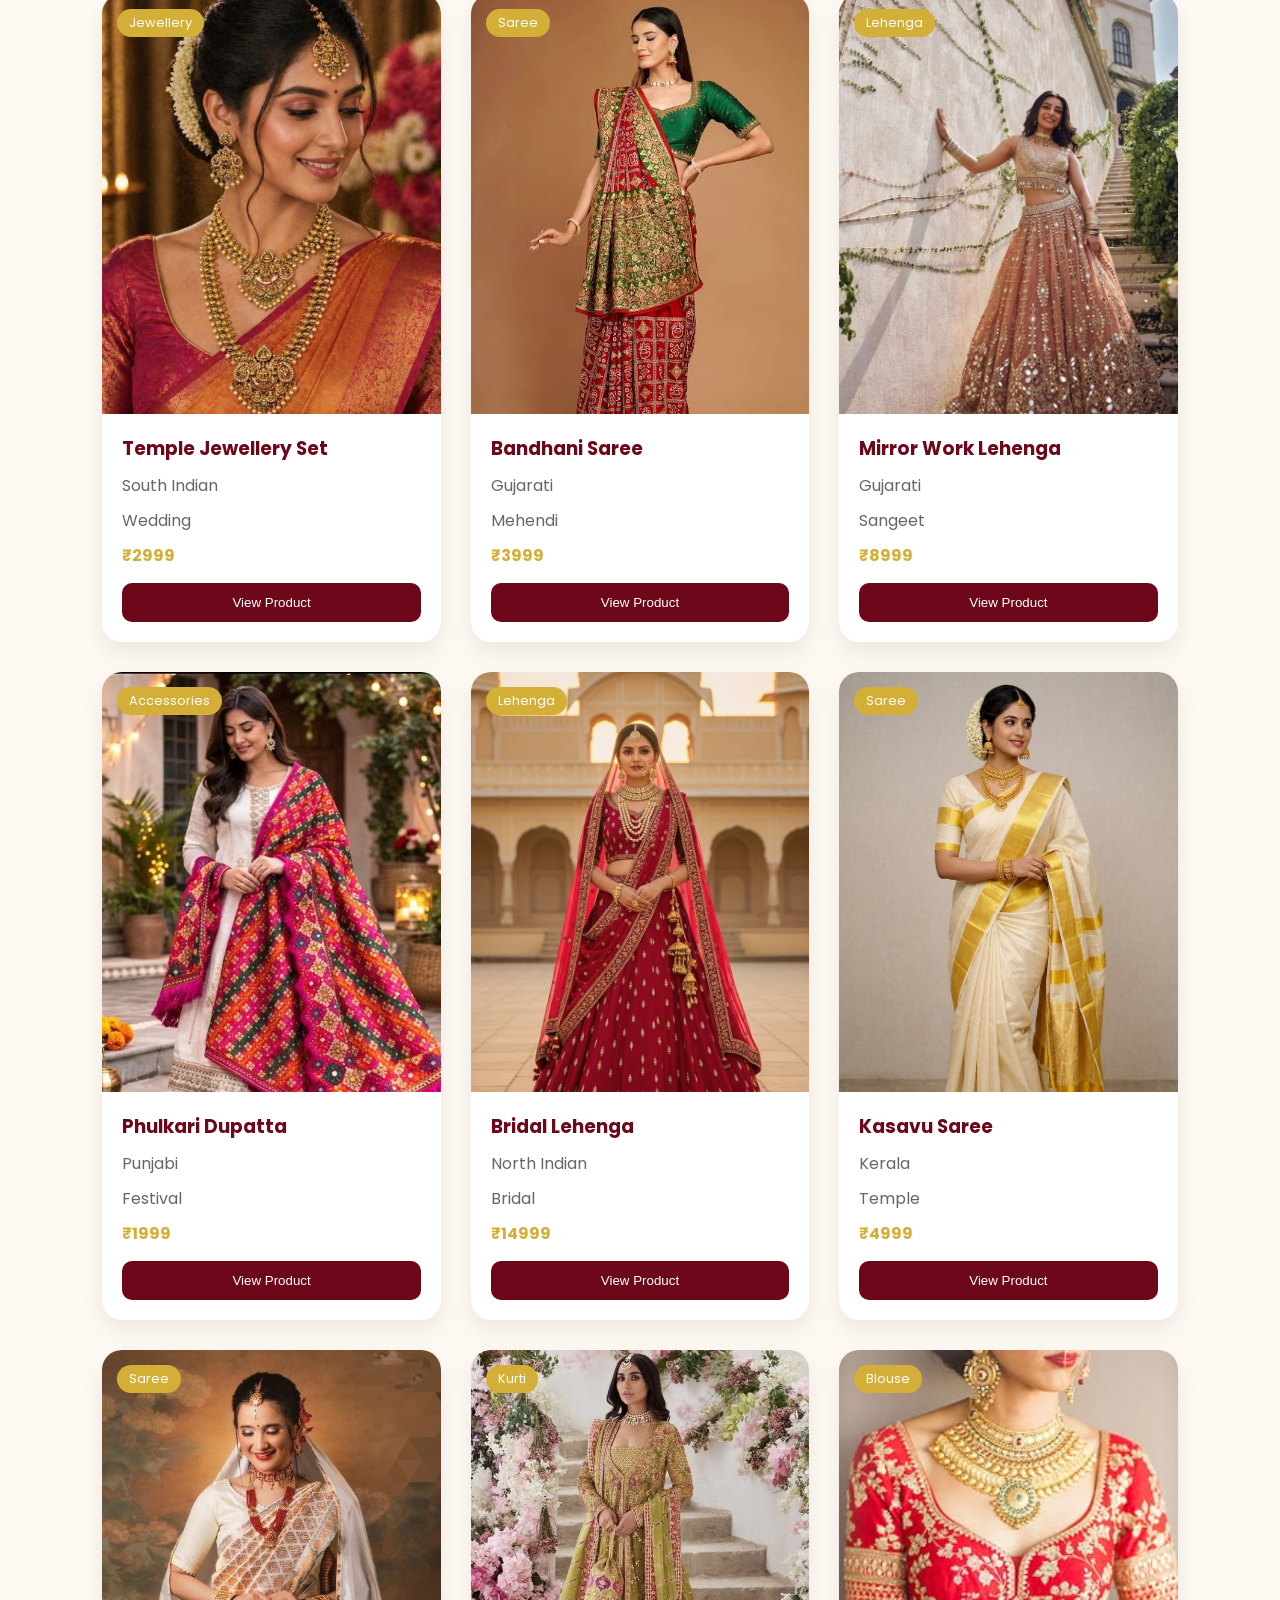
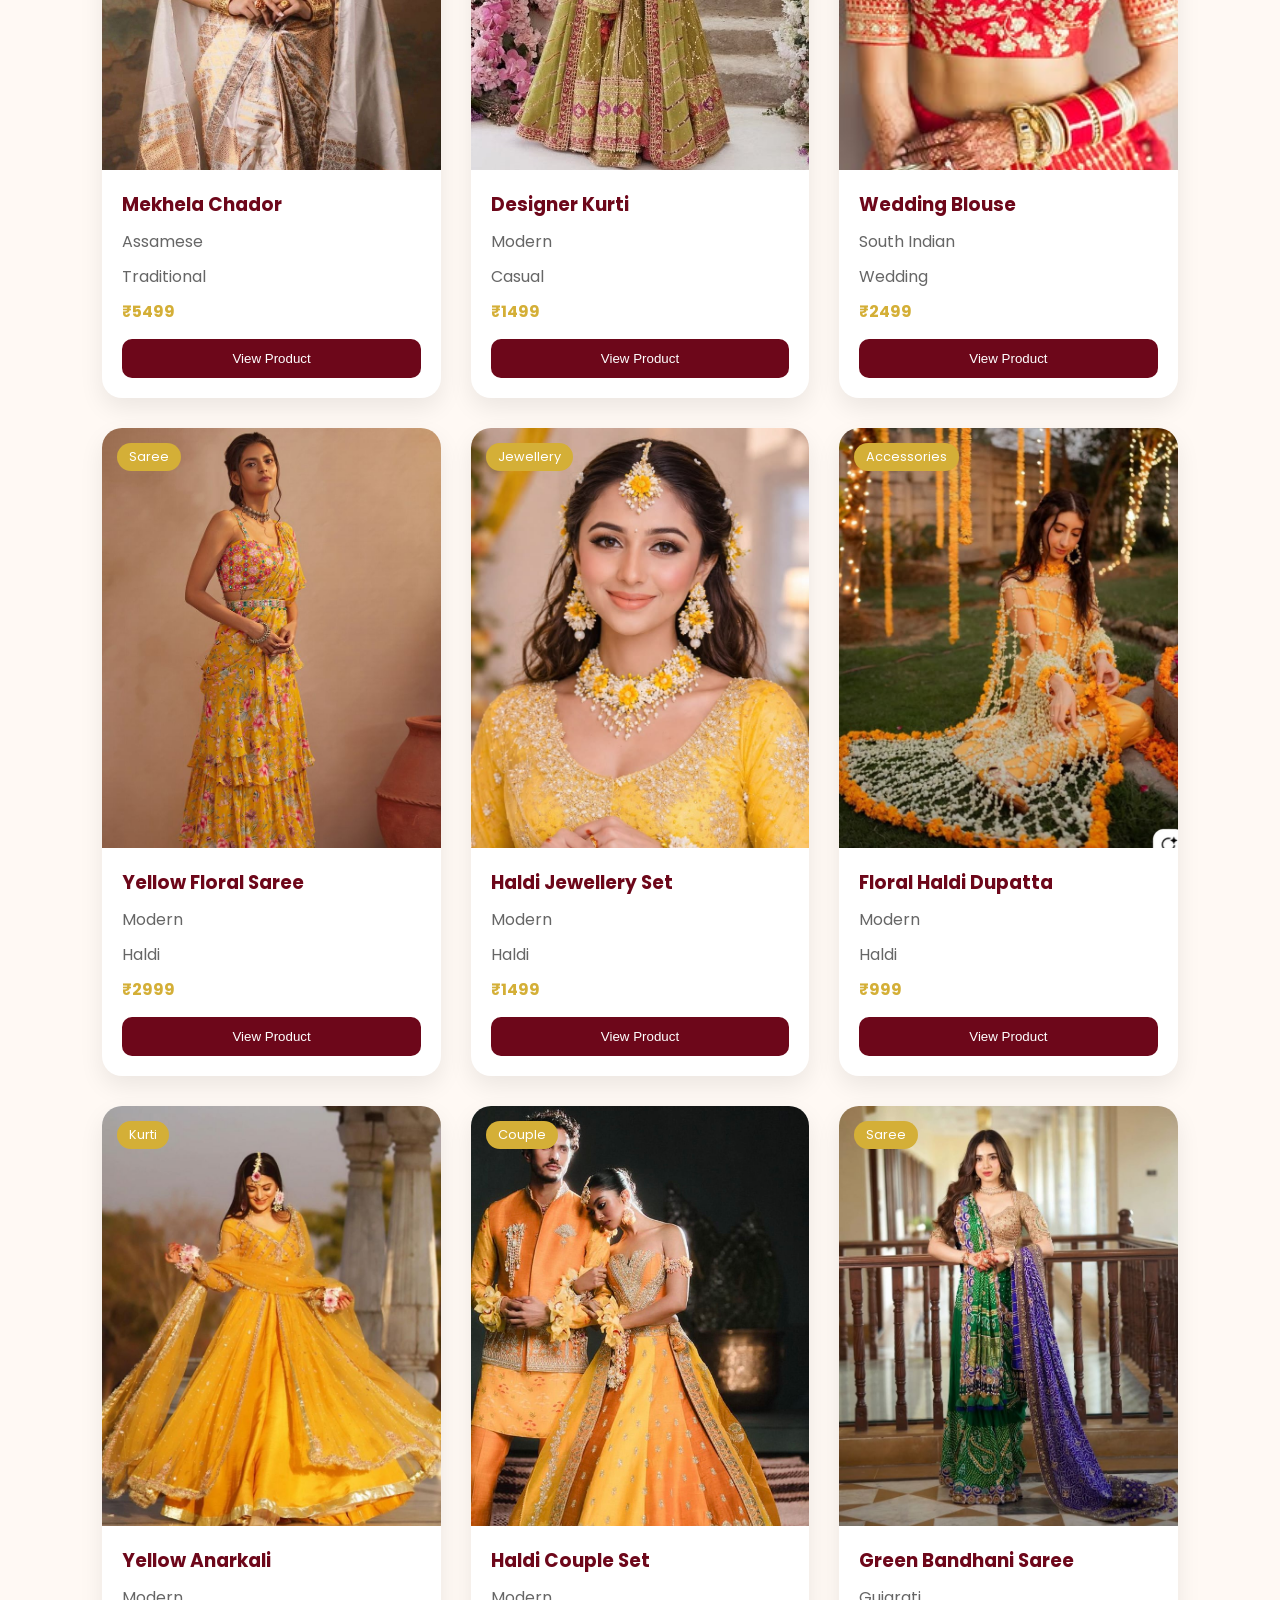
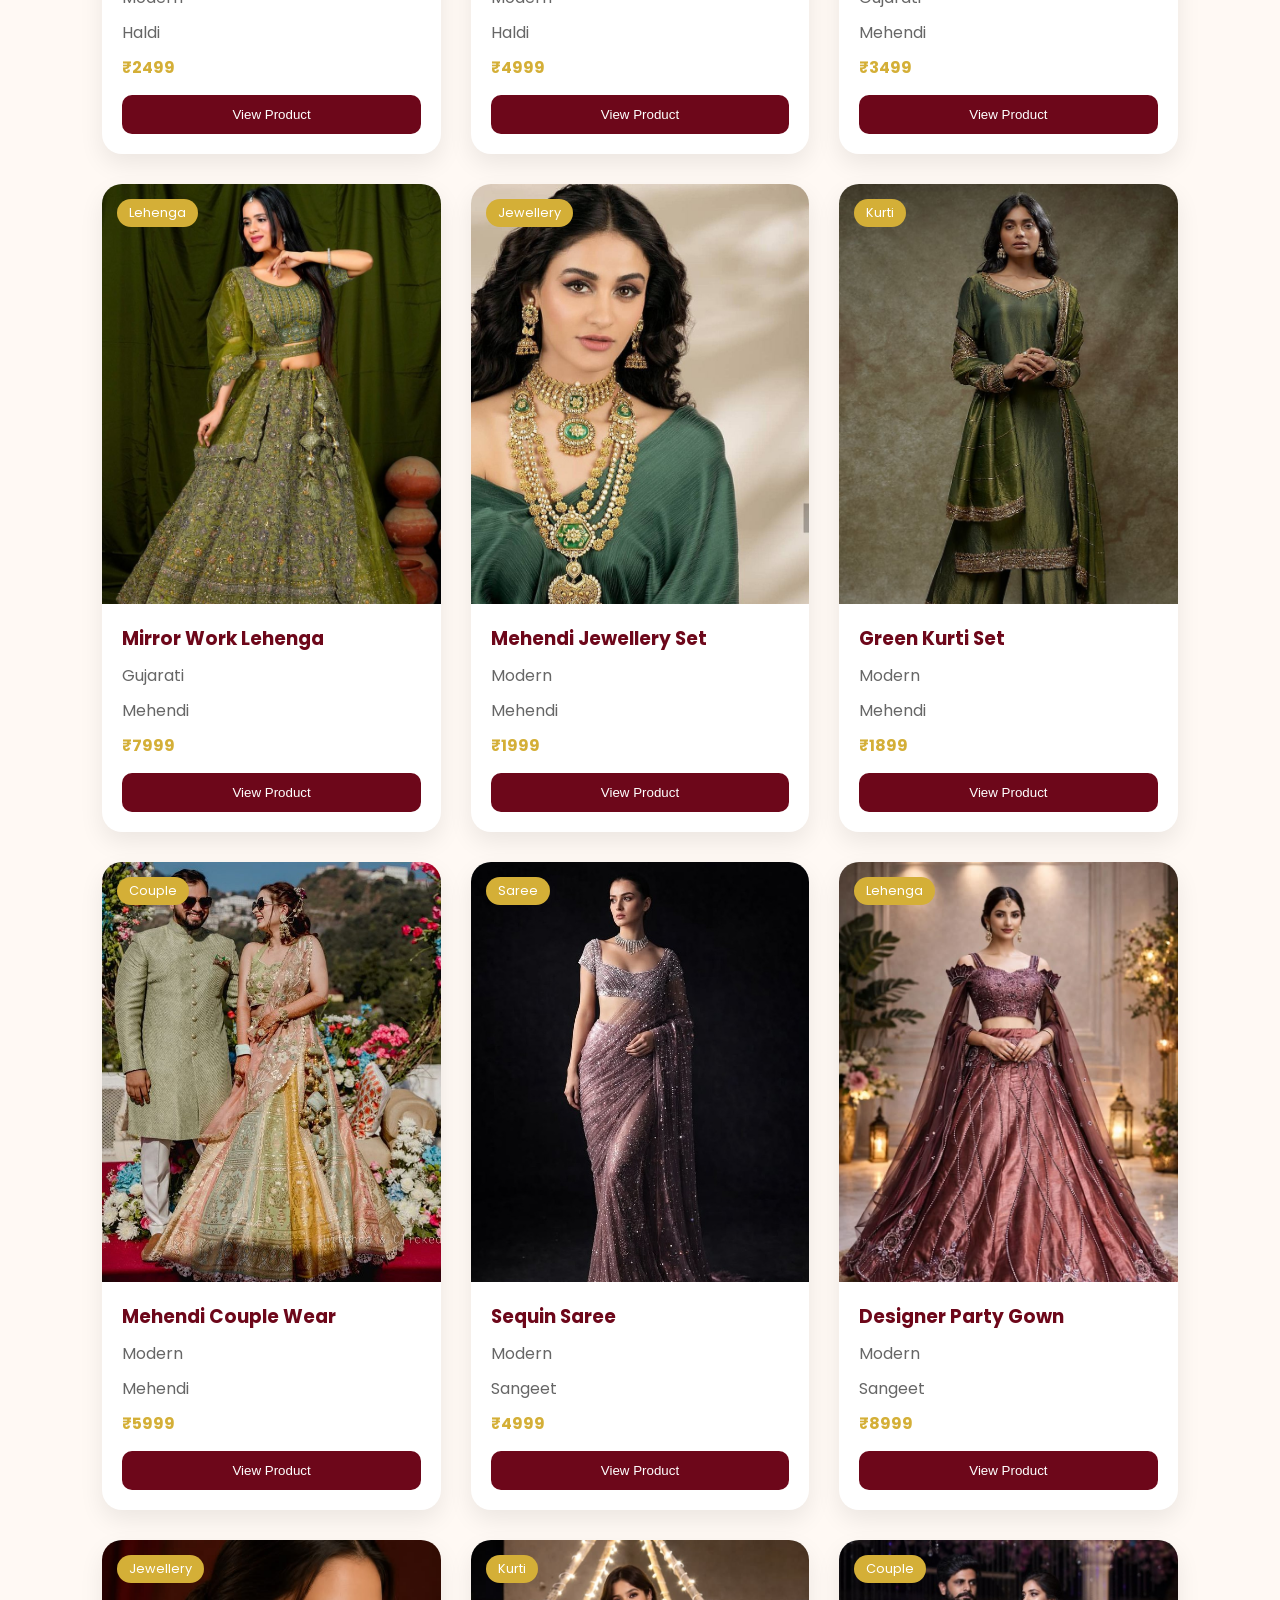
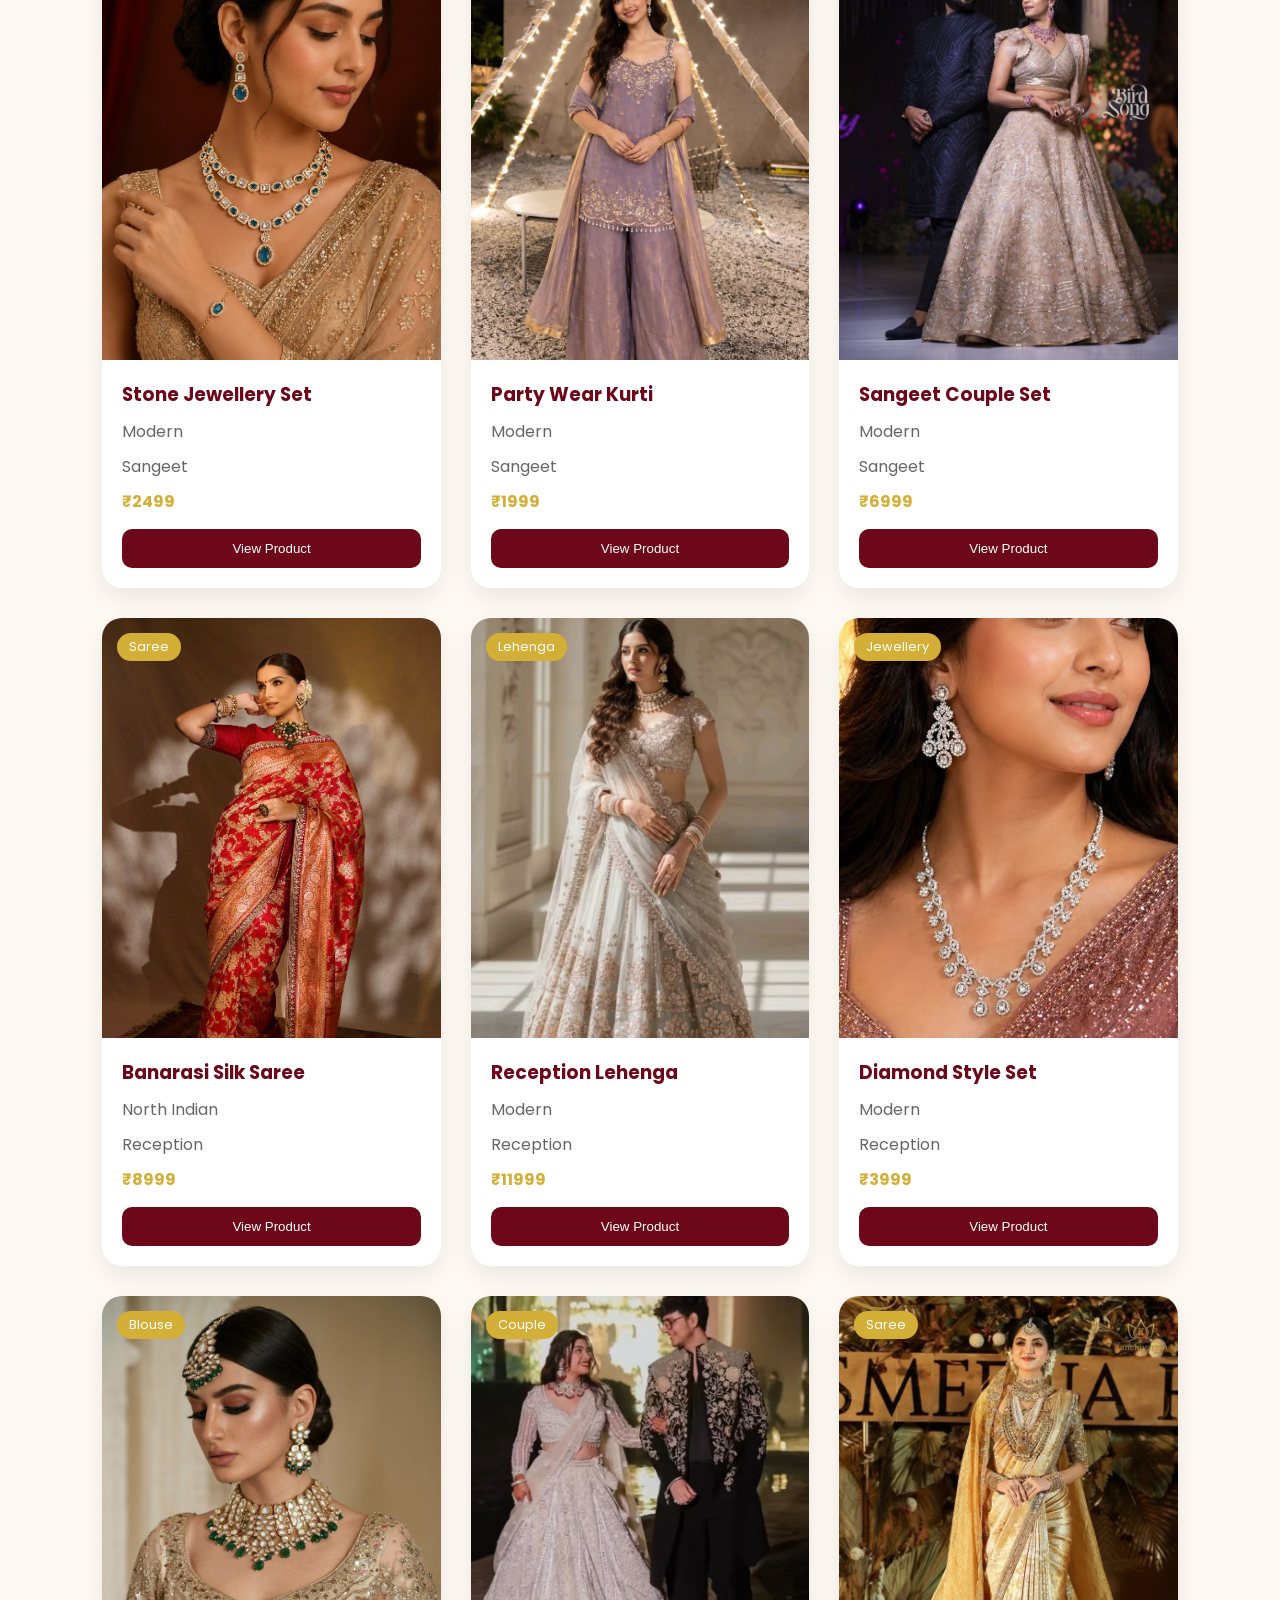
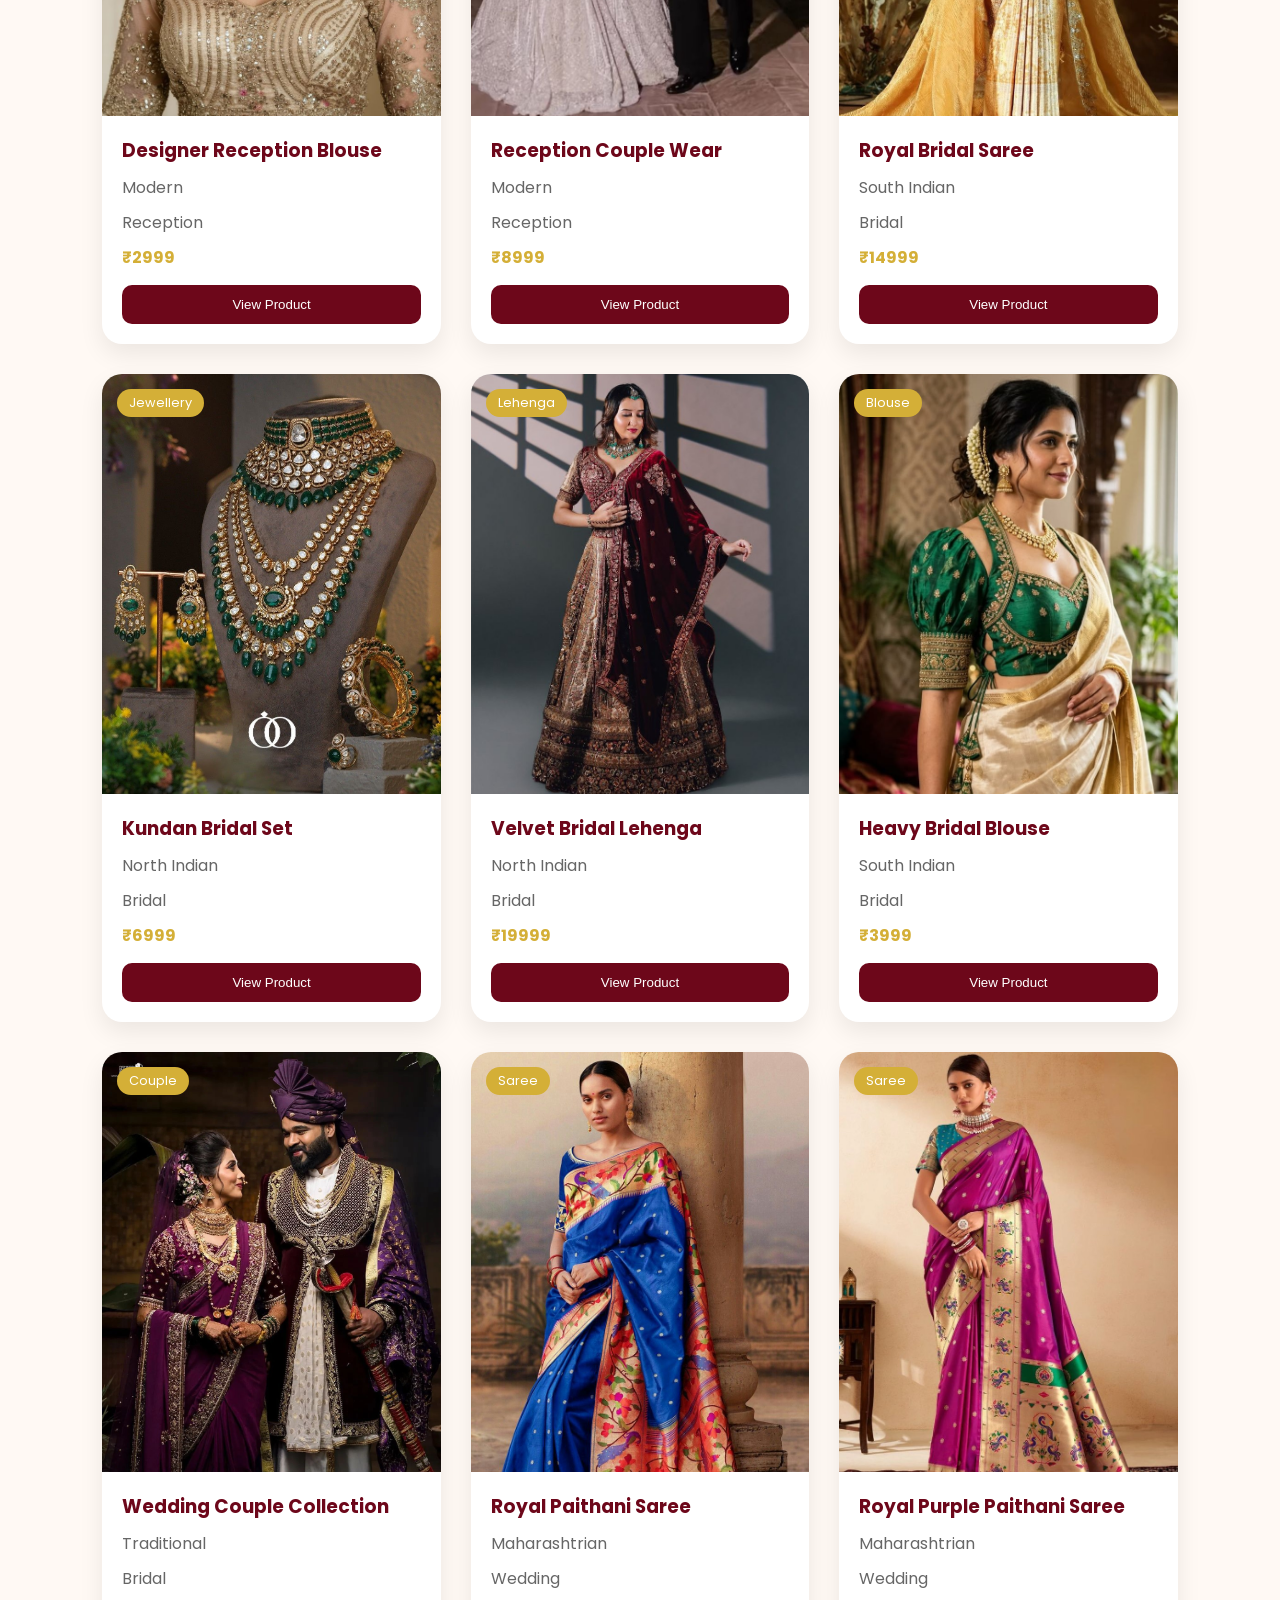
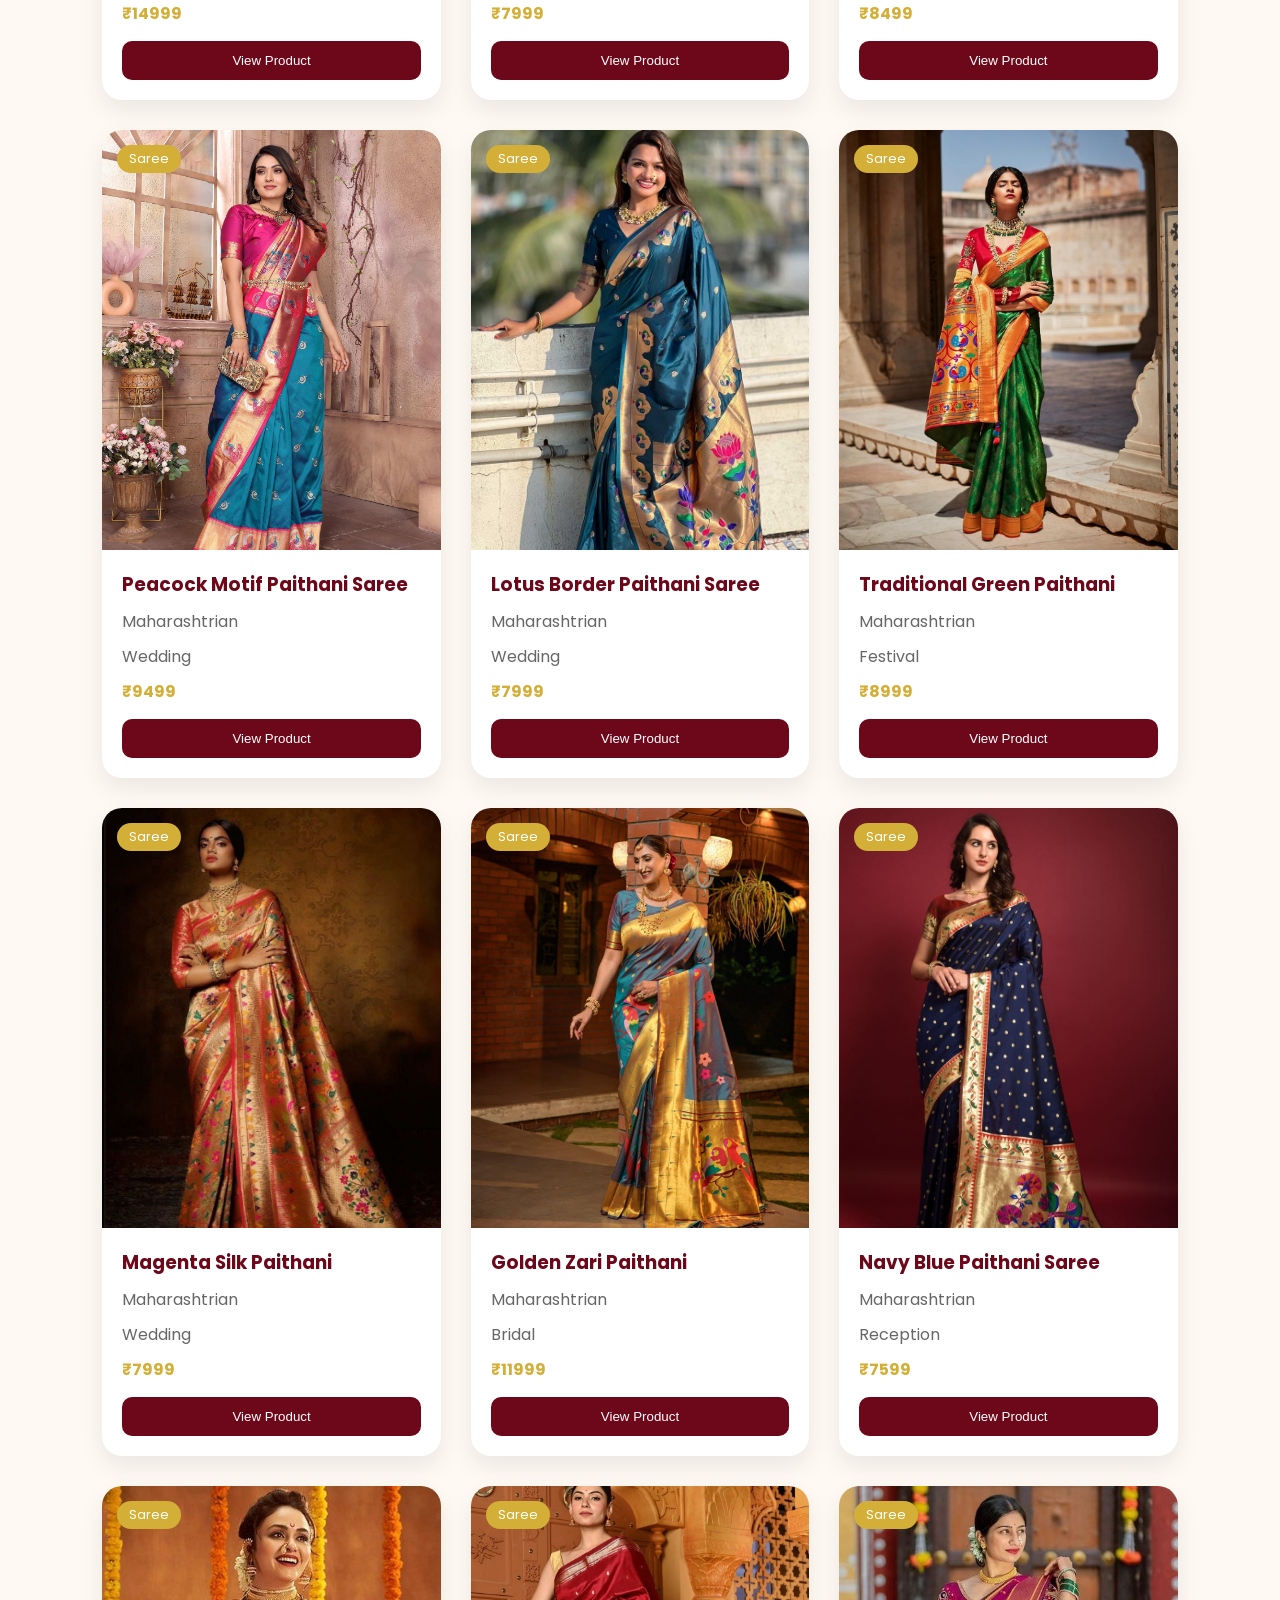
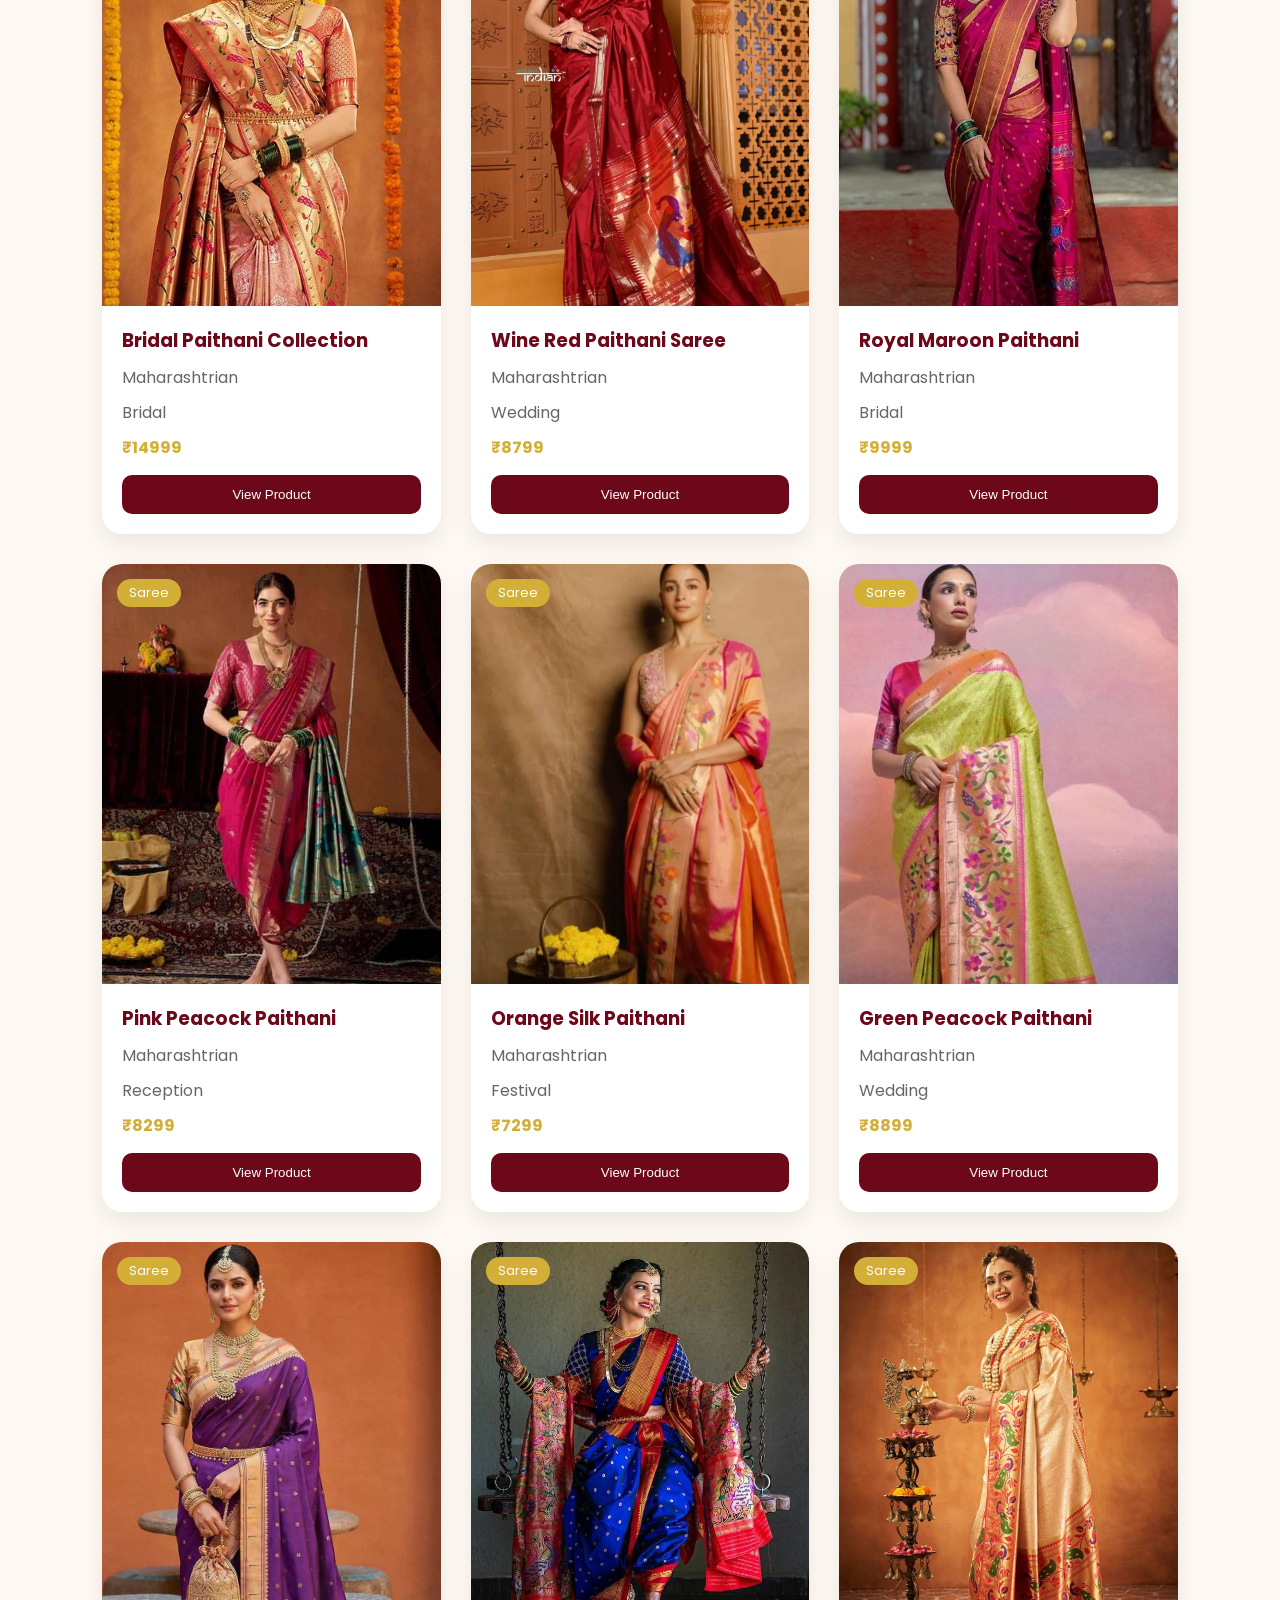
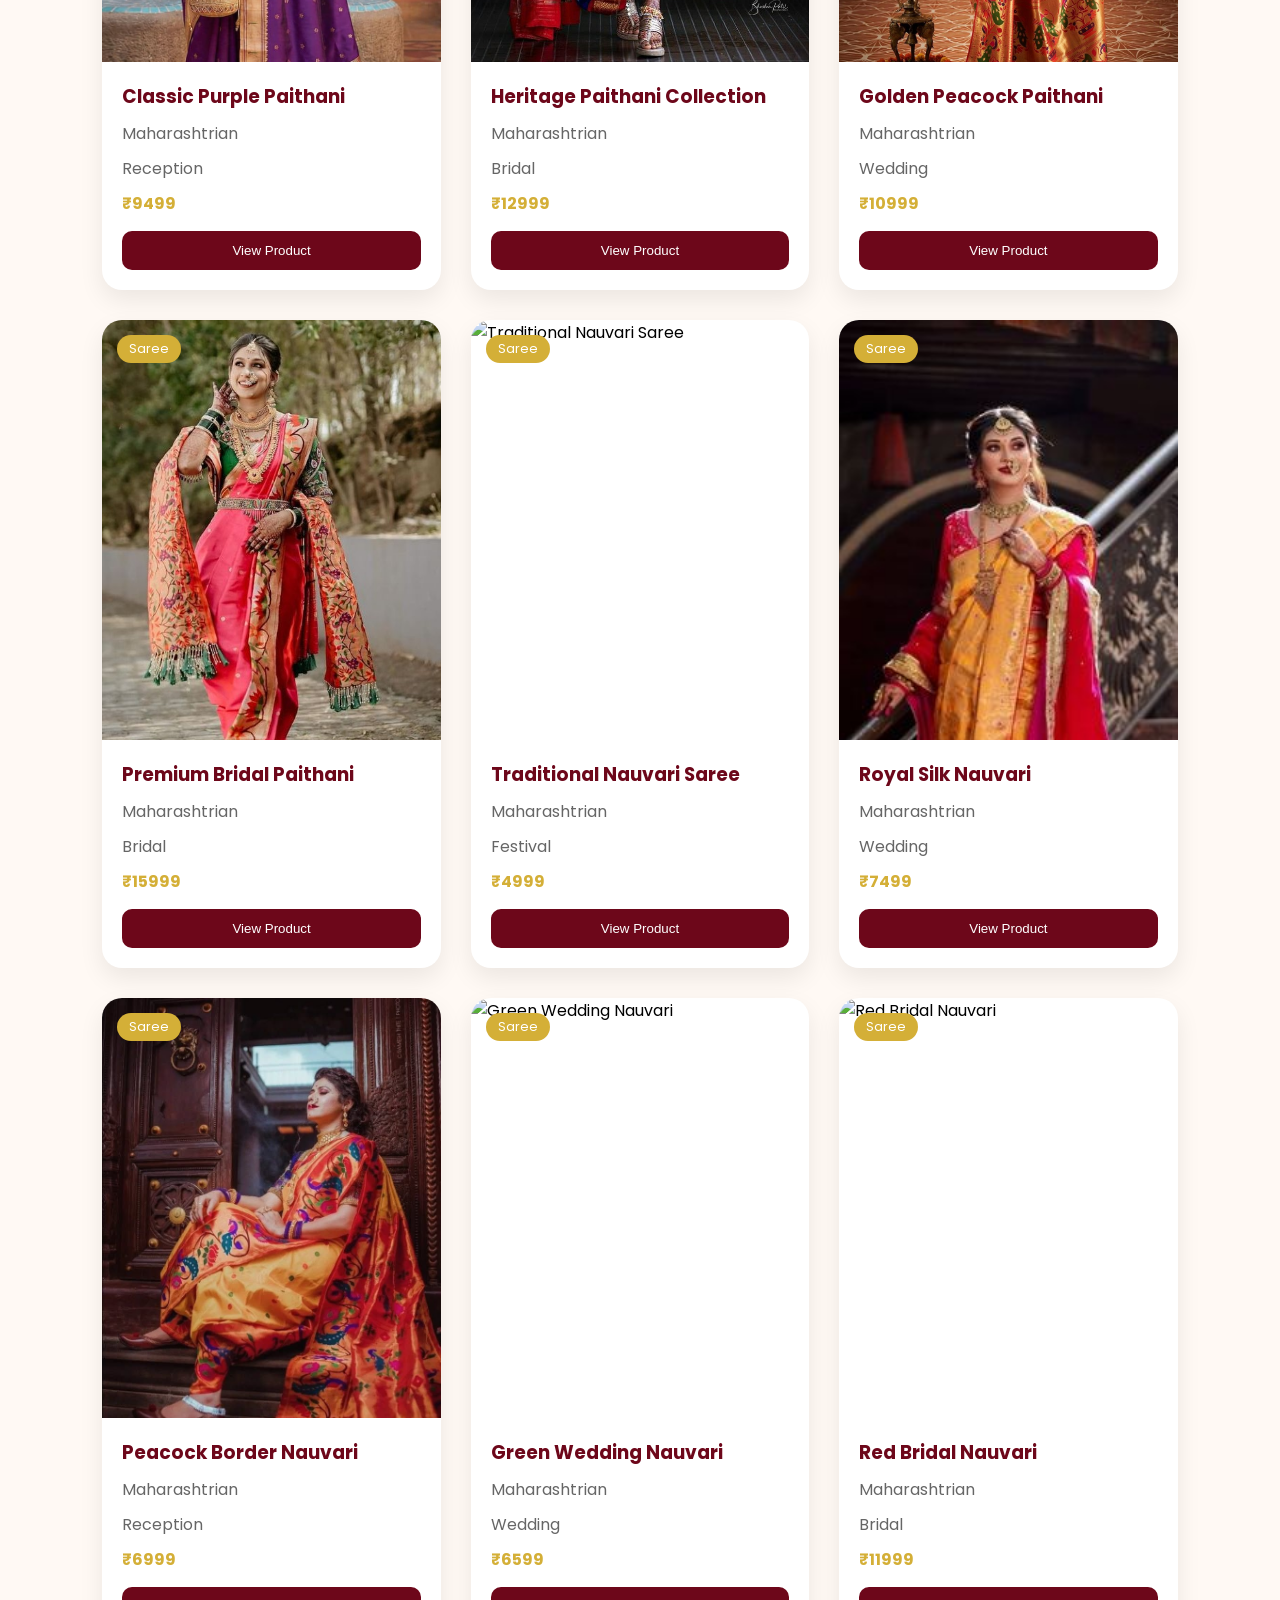
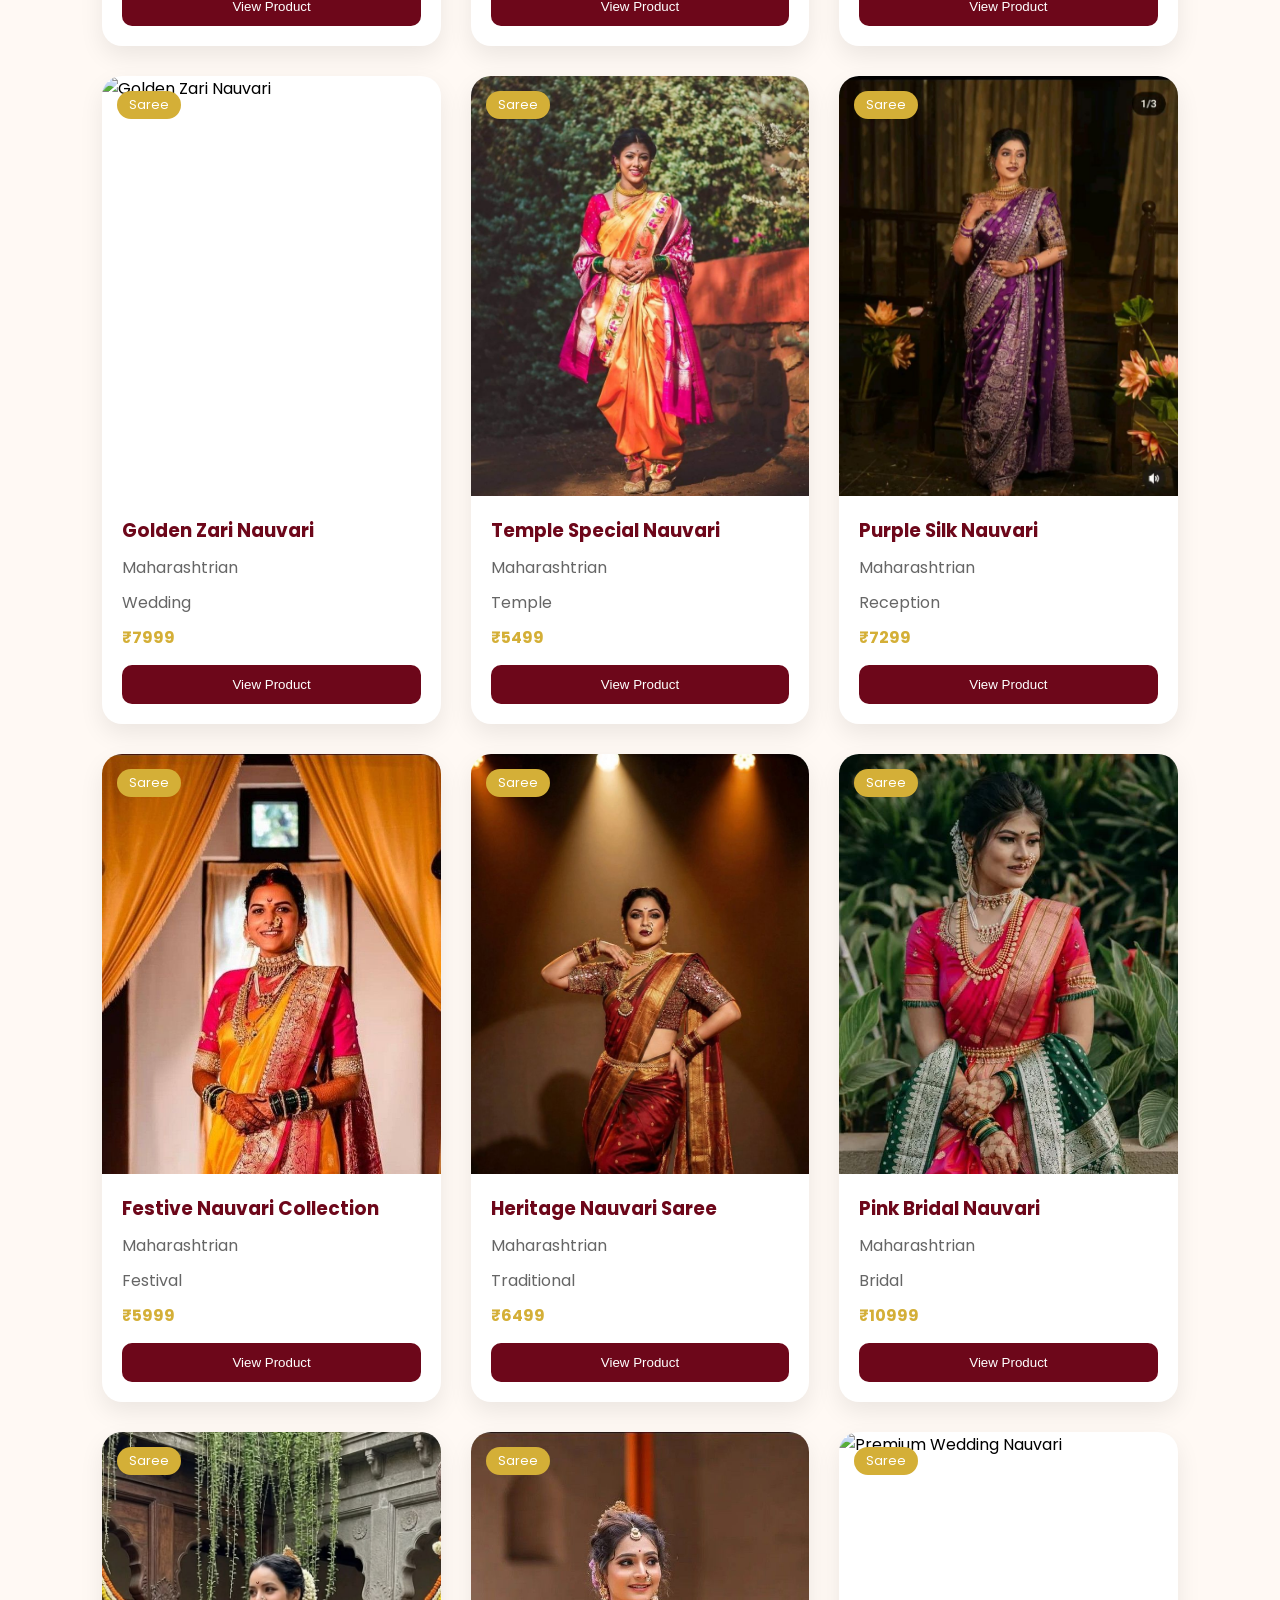
==== commit 273a0d5b: "add sare" ====
--- a/shop.html
+++ b/shop.html
@@ -110,6 +110,18 @@
 
 </section>
 
+<section class="shop-tabs">
+
+<h3 id="subCategoryTitle">
+Choose Type
+</h3>
+
+<div class="tab-buttons" id="subCategoryButtons">
+
+</div>
+
+</section>
+
     <!-- Shop Layout -->
     <section class="shop-container">
       <!-- Filters -->
--- a/css/shop.css
+++ b/css/shop.css
@@ -75,15 +75,14 @@
   outline: none;
   box-shadow: 0 5px 15px rgba(0, 0, 0, 0.08);
 }
-.shop-container{
-padding:50px 8%;
-}
-
-.product-grid{
-display:grid;
-grid-template-columns:
-repeat(auto-fit,minmax(280px,1fr));
-gap:30px;
+.shop-container {
+  padding: 50px 8%;
+}
+
+.product-grid {
+  display: grid;
+  grid-template-columns: repeat(auto-fit, minmax(280px, 1fr));
+  gap: 30px;
 }
 .filters {
   background: white;
@@ -192,41 +191,123 @@
     grid-template-columns: 1fr;
   }
 }
-.shop-tabs{
-padding:20px 8%;
-}
-
-.shop-tabs h3{
-margin-bottom:15px;
-color:#6d071a;
-}
-
-.tab-buttons{
+.shop-tabs {
+  padding: 20px 8%;
+}
+
+.shop-tabs h3 {
+  margin-bottom: 15px;
+  color: #6d071a;
+}
+.tab-buttons {
+  display: flex;
+  gap: 15px;
+  flex-wrap: wrap;
+  margin-top: 15px;
+}
+.filter-btn,
+.occasion-btn,
+.sub-btn {
+  padding: 12px 24px;
+  border: none;
+  border-radius: 50px;
+  background: white;
+  cursor: pointer;
+  font-weight: 500;
+  box-shadow: 0 5px 15px rgba(0, 0, 0, 0.08);
+  transition: 0.3s;
+}
+.filter-btn:hover,
+.occasion-btn:hover,
+.sub-btn:hover {
+  background: #6d071a;
+  color: white;
+  transform: translateY(-3px);
+}
+.tab-buttons button {
+  padding: 12px 22px;
+
+  border: none;
+
+  border-radius: 30px;
+
+  background: white;
+
+  cursor: pointer;
+
+  font-weight: 500;
+
+  transition: 0.3s;
+}
+
+.tab-buttons button:hover {
+  background: #6d071a;
+  color: white;
+}
+#typeButtons {
+  margin-top: 20px;
+}
+
+#typeTitle {
+  margin-top: 30px;
+}
+
+.type-btn {
+  padding: 12px 22px;
+  border: none;
+  border-radius: 30px;
+  background: white;
+  cursor: pointer;
+  margin: 5px;
+  font-weight: 500;
+}
+
+.type-btn:hover {
+  background: #6d071a;
+  color: white;
+}
+#subCategoryButtons {
+  display: grid;
+  grid-template-columns: repeat(auto-fit, minmax(180px, 1fr));
+  gap: 20px;
+  margin-top: 20px;
+}
+
+.type-card {
+  background: white;
+  padding: 25px;
+  border-radius: 20px;
+  text-align: center;
+  cursor: pointer;
+  box-shadow: 0 10px 25px rgba(0, 0, 0, 0.08);
+
+  transition: 0.4s;
+}
+
+.type-card:hover {
+  transform: translateY(-8px);
+  background: #6d071a;
+  color: white;
+}
+.sub-btn{
+padding:10px 18px;
+border:none;
+border-radius:25px;
+cursor:pointer;
+background:#f3ede7;
+margin:5px;
+font-size:14px;
+transition:.3s;
+}
+
+.sub-btn:hover{
+transform:translateY(-2px);
+}
+
+#subCategoryButtons{
 display:flex;
 flex-wrap:wrap;
-gap:12px;
-}
-
-.tab-buttons button{
-
-padding:12px 22px;
-
-border:none;
-
-border-radius:30px;
-
-background:white;
-
-cursor:pointer;
-
-font-weight:500;
-
-transition:.3s;
-}
-
-.tab-buttons button:hover{
-
-background:#6d071a;
-color:white;
-
+gap:10px;
+justify-content:center;
+margin-top:15px;
 }
